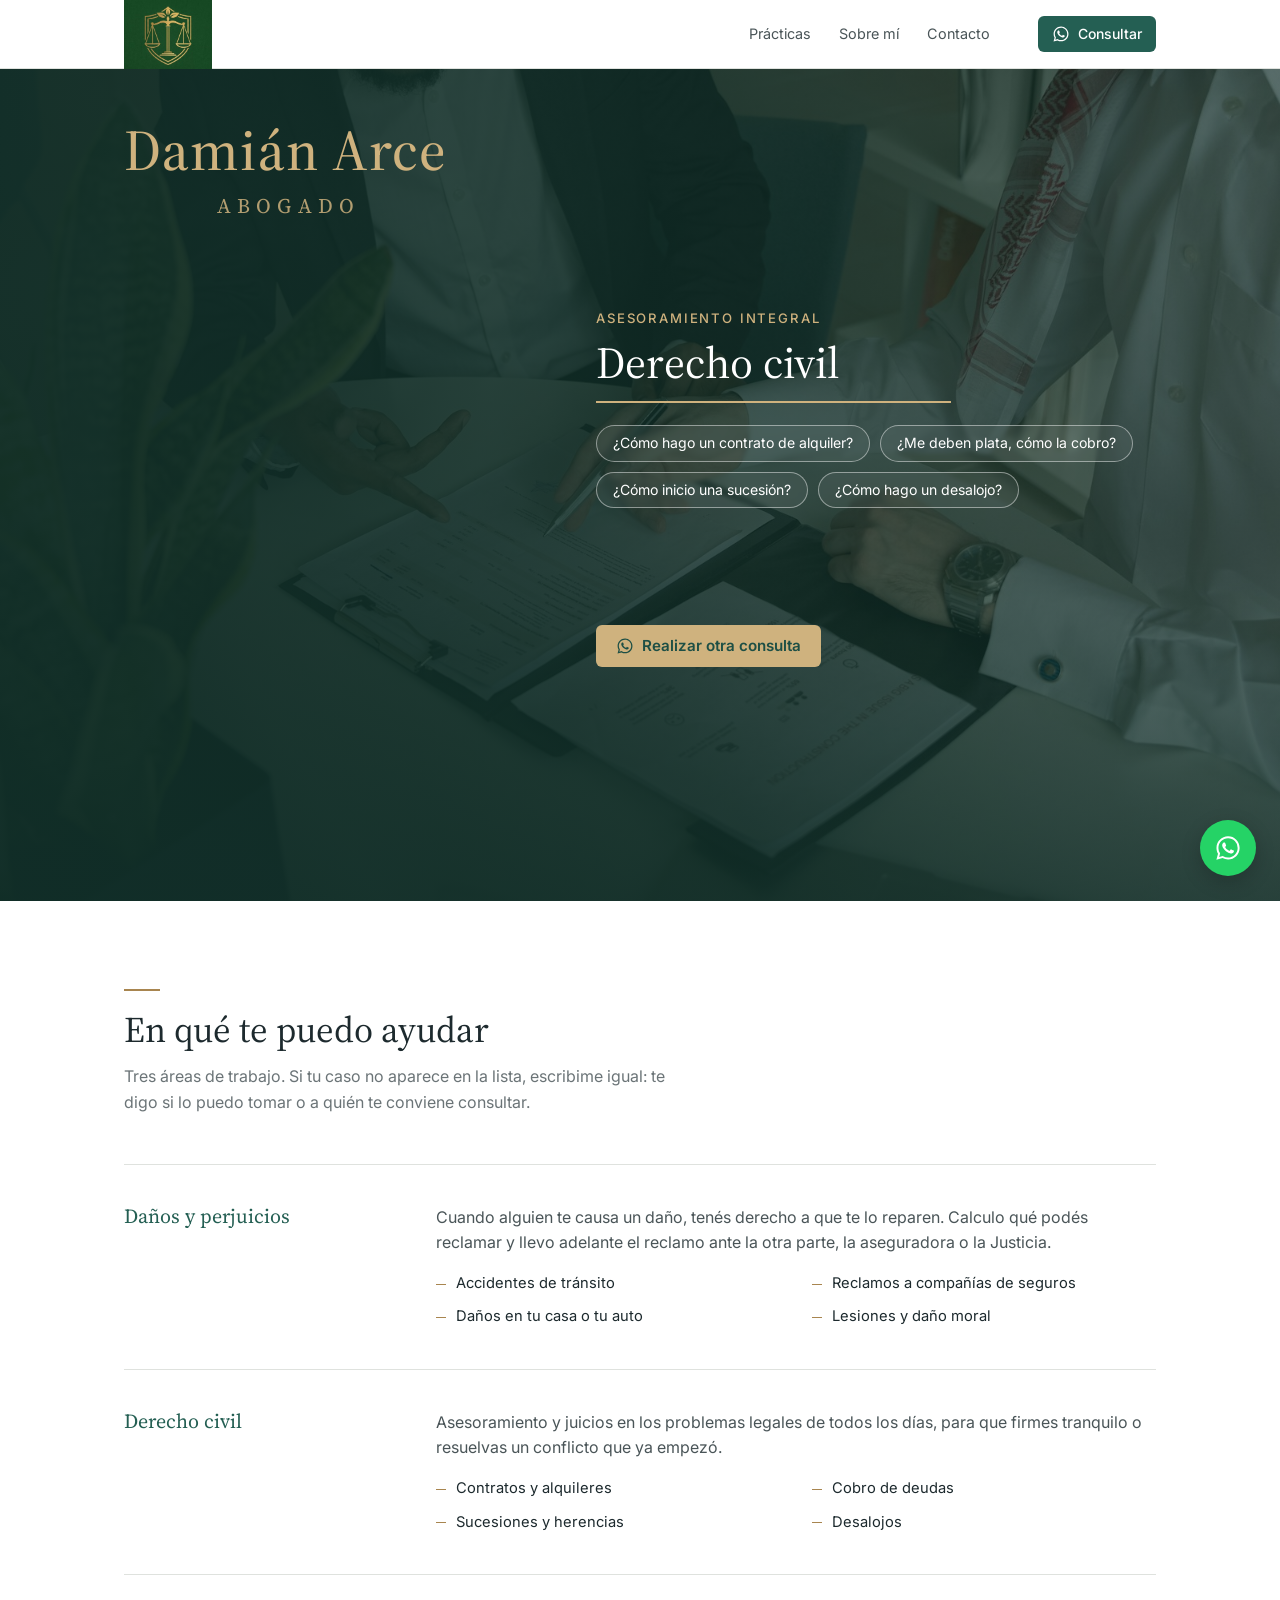
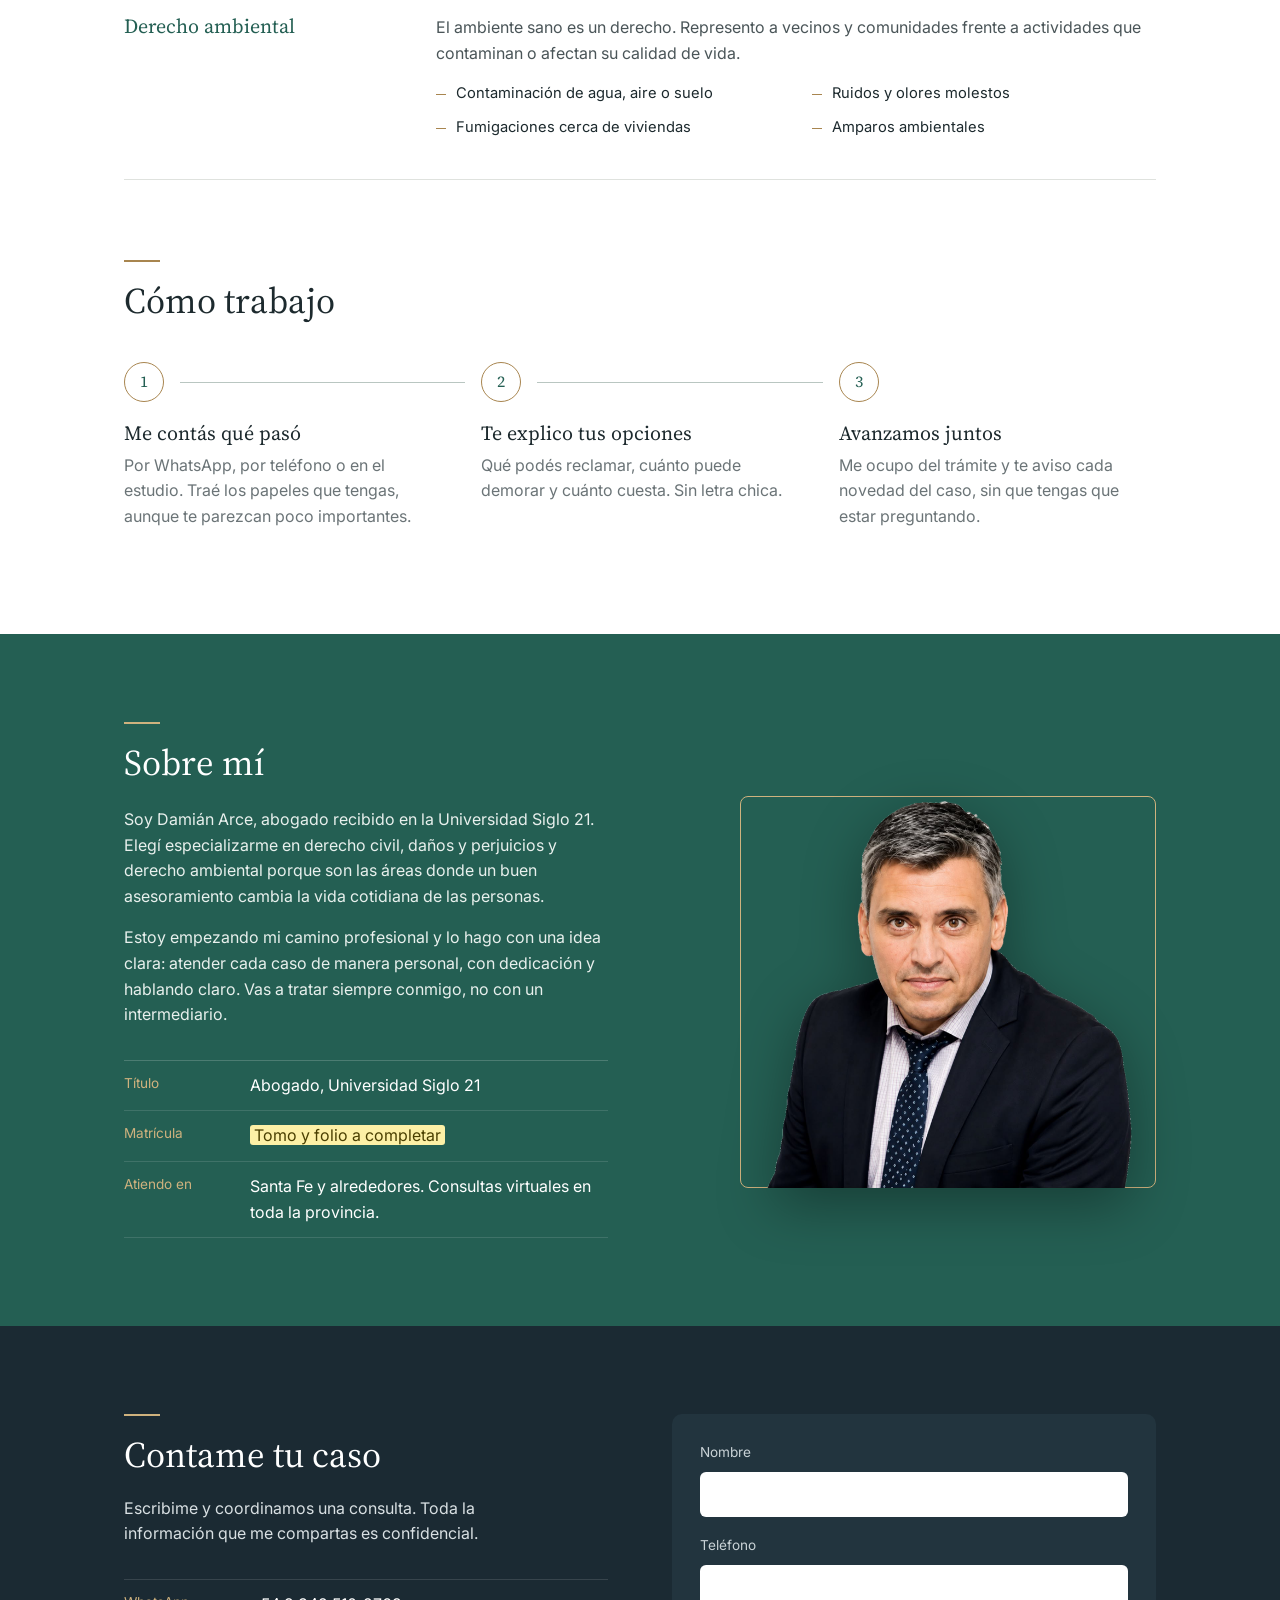
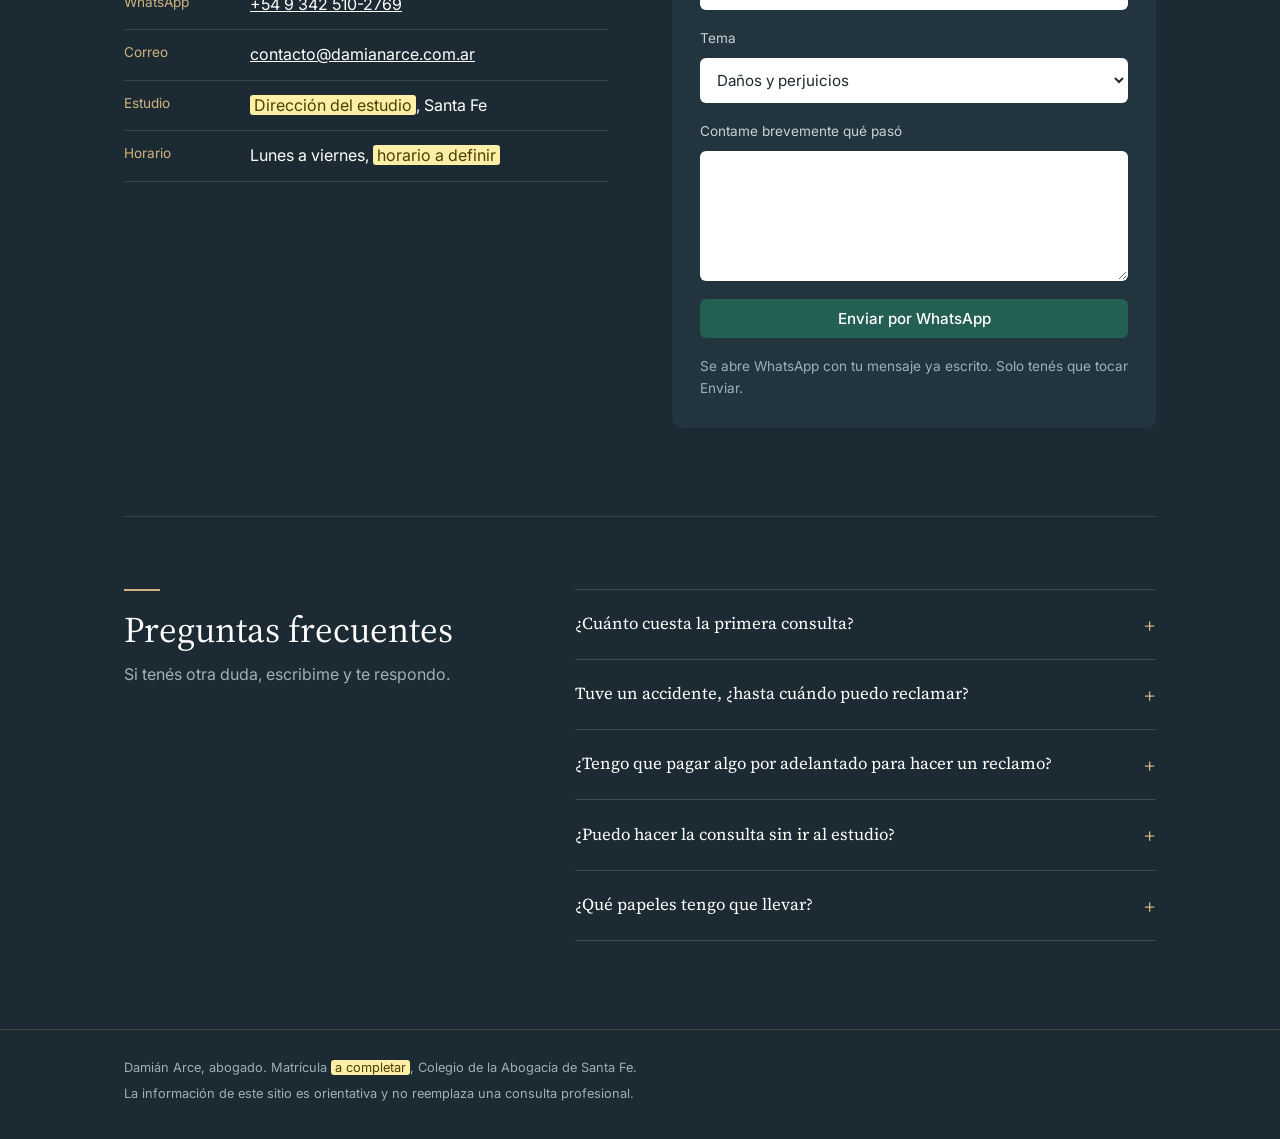
==== index.html @ b7e150ba "Punto de guardado: retrato en Sobre mí, contenido carrusel a la derecha y centrado Co-Authored-By: C" ====
<!doctype html>
<html lang="es-AR">
<head>
  <meta charset="utf-8">
  <meta name="viewport" content="width=device-width, initial-scale=1">
  <title>Damián Arce | Abogado en Santa Fe</title>
  <meta name="description" content="Damián Arce, abogado en Santa Fe. Daños y perjuicios, accidentes de tránsito, derecho civil y derecho ambiental. Consultas por WhatsApp.">
  <link rel="preconnect" href="https://fonts.googleapis.com">
  <link rel="preconnect" href="https://fonts.gstatic.com" crossorigin>
  <link href="https://fonts.googleapis.com/css2?family=Inter:wght@400;500;600&family=Source+Serif+4:opsz,wght@8..60,400;8..60,500&display=swap" rel="stylesheet">
  <link rel="icon" href="assets/img/favicon-64.png" type="image/png" sizes="64x64">
  <link rel="apple-touch-icon" href="assets/img/logo-180.png">
  <link rel="stylesheet" href="css/styles.css">
</head>
<body>

  <!-- ===== Encabezado ===== -->
  <header class="header">
    <div class="container header__inner">
      <a href="#inicio" class="brand" aria-label="Damián Arce, abogado — ir al inicio">
        <img src="assets/img/logo-franja.jpg" alt="Logo de Damián Arce" class="brand__logo" width="88" height="69">
      </a>

      <button class="nav-toggle" aria-label="Abrir menú" aria-expanded="false" aria-controls="nav">
        <span></span><span></span><span></span>
      </button>

      <nav class="nav" id="nav">
        <a href="#practicas">Prácticas</a>
        <a href="#sobre-mi">Sobre mí</a>
        <a href="#contacto">Contacto</a>
      </nav>

      <a href="#" class="btn btn--primary btn--sm js-wa" data-wa-text="Hola Damián, quería hacerte una consulta.">
        <svg class="icon" aria-hidden="true"><use href="#icon-wa"/></svg>
        Consultar
      </a>
    </div>
  </header>

  <main>

    <!-- ===== Hero ===== -->
    <section class="hero" id="inicio">
      <!-- Carrusel de fondo: una imagen por práctica -->
      <div class="hero__slides" aria-hidden="true">
        <div class="hero__slide is-active" style="background-image: url('assets/img/hero-civil.jpg')"></div>
        <div class="hero__slide" style="background-image: url('assets/img/hero-danos.jpg')"></div>
        <div class="hero__slide" style="background-image: url('assets/img/hero-ambiental.jpg')"></div>
      </div>

      <header class="container hero__title">
        <h1>Damián Arce</h1>
        <p>Abogado</p>
      </header>

      <div class="container hero__grid">
        <div class="hero__text">
          <div class="topic-card">
            <p class="topic-card__title">Asesoramiento Integral</p>
            <!-- Práctica actual del carrusel: se muestra una sola y cambia junto con la imagen -->
            <div class="practice-label">
              <span class="practice-label__name">Derecho civil</span>
              <span class="practice-label__name" hidden>Daños y perjuicios</span>
              <span class="practice-label__name" hidden>Derecho ambiental</span>
              <span class="practice-label__bar" aria-hidden="true"><span class="practice-label__fill"></span></span>
            </div>
            <!-- Un grupo de preguntas por práctica; cambia junto con la imagen de fondo (mismo orden).
                 Cada pregunta abre WhatsApp con esa consulta ya escrita (el enlace lo arma main.js). -->
            <div class="chip-groups">
              <div class="chips" aria-label="Consultas de derecho civil" data-practice="Derecho civil">
                <a class="chip" href="#">¿Cómo hago un contrato de alquiler?</a>
                <a class="chip" href="#">¿Me deben plata, cómo la cobro?</a>
                <a class="chip" href="#">¿Cómo inicio una sucesión?</a>
                <a class="chip" href="#">¿Cómo hago un desalojo?</a>
              </div>
              <div class="chips" aria-label="Consultas de daños y perjuicios" data-practice="Daños y perjuicios" hidden>
                <a class="chip" href="#">¿Me chocaron, qué puedo reclamar?</a>
                <a class="chip" href="#">¿El seguro no me paga, qué hago?</a>
                <a class="chip" href="#">¿Me dañaron la casa o el auto?</a>
                <a class="chip" href="#">¿Puedo reclamar por una lesión?</a>
              </div>
              <div class="chips" aria-label="Consultas de derecho ambiental" data-practice="Derecho ambiental" hidden>
                <a class="chip" href="#">¿Hay contaminación cerca de mi casa?</a>
                <a class="chip" href="#">¿Qué hago con ruidos u olores molestos?</a>
                <a class="chip" href="#">¿Fumigan cerca de casa, qué puedo hacer?</a>
                <a class="chip" href="#">¿Qué es un amparo ambiental?</a>
              </div>
            </div>
            <div class="topic-card__actions">
              <a href="#" class="btn btn--gold" id="hero-wa">
                <svg class="icon" aria-hidden="true"><use href="#icon-wa"/></svg>
                Realizar otra consulta
              </a>
            </div>
          </div>
        </div>
      </div>
    </section>

    <!-- ===== Prácticas ===== -->
    <section class="section section--white" id="practicas">
      <div class="container">
        <header class="section__head">
          <h2>En qué te puedo ayudar</h2>
          <p class="muted">
            Tres áreas de trabajo. Si tu caso no aparece en la lista, escribime igual:
            te digo si lo puedo tomar o a quién te conviene consultar.
          </p>
        </header>

        <div class="areas">
          <article class="area">
            <h3>Daños y perjuicios</h3>
            <div>
              <p>
                Cuando alguien te causa un daño, tenés derecho a que te lo reparen. Calculo qué
                podés reclamar y llevo adelante el reclamo ante la otra parte, la aseguradora o la Justicia.
              </p>
              <ul class="dash-list">
                <li>Accidentes de tránsito</li>
                <li>Reclamos a compañías de seguros</li>
                <li>Daños en tu casa o tu auto</li>
                <li>Lesiones y daño moral</li>
              </ul>
            </div>
          </article>

          <article class="area">
            <h3>Derecho civil</h3>
            <div>
              <p>
                Asesoramiento y juicios en los problemas legales de todos los días, para que firmes
                tranquilo o resuelvas un conflicto que ya empezó.
              </p>
              <ul class="dash-list">
                <li>Contratos y alquileres</li>
                <li>Cobro de deudas</li>
                <li>Sucesiones y herencias</li>
                <li>Desalojos</li>
              </ul>
            </div>
          </article>

          <article class="area">
            <h3>Derecho ambiental</h3>
            <div>
              <p>
                El ambiente sano es un derecho. Represento a vecinos y comunidades frente a
                actividades que contaminan o afectan su calidad de vida.
              </p>
              <ul class="dash-list">
                <li>Contaminación de agua, aire o suelo</li>
                <li>Ruidos y olores molestos</li>
                <li>Fumigaciones cerca de viviendas</li>
                <li>Amparos ambientales</li>
              </ul>
            </div>
          </article>
        </div>

        <!-- Cómo trabajo -->
        <div class="how" id="como-trabajo">
          <h2>Cómo trabajo</h2>
          <ol class="steps">
            <li class="step">
              <span class="step__num">1</span>
              <h3>Me contás qué pasó</h3>
              <p class="muted">
                Por WhatsApp, por teléfono o en el estudio. Traé los papeles que tengas,
                aunque te parezcan poco importantes.
              </p>
            </li>
            <li class="step">
              <span class="step__num">2</span>
              <h3>Te explico tus opciones</h3>
              <p class="muted">
                Qué podés reclamar, cuánto puede demorar y cuánto cuesta. Sin letra chica.
              </p>
            </li>
            <li class="step">
              <span class="step__num">3</span>
              <h3>Avanzamos juntos</h3>
              <p class="muted">
                Me ocupo del trámite y te aviso cada novedad del caso, sin que tengas que estar preguntando.
              </p>
            </li>
          </ol>
        </div>
      </div>
    </section>

    <!-- ===== Sobre mí ===== -->
    <section class="section section--green" id="sobre-mi">
      <div class="container about">
        <div class="about__text">
          <h2>Sobre mí</h2>
          <p>
            Soy Damián Arce, abogado recibido en la Universidad Siglo 21. Elegí especializarme
            en derecho civil, daños y perjuicios y derecho ambiental porque son las áreas donde
            un buen asesoramiento cambia la vida cotidiana de las personas.
          </p>
          <p>
            Estoy empezando mi camino profesional y lo hago con una idea clara: atender cada caso
            de manera personal, con dedicación y hablando claro. Vas a tratar siempre conmigo,
            no con un intermediario.
          </p>

          <dl class="facts">
            <div><dt>Título</dt><dd>Abogado, Universidad Siglo 21</dd></div>
            <div><dt>Matrícula</dt><dd><mark class="todo">Tomo y folio a completar</mark></dd></div>
            <div><dt>Atiendo en</dt><dd>Santa Fe y alrededores. Consultas virtuales en toda la provincia.</dd></div>
          </dl>
        </div>

        <figure class="about__photo">
          <div class="about__photo-frame">
            <img src="assets/img/damian-retrato-recorte.png" alt="Retrato de Damián Arce, abogado" width="760" height="760" loading="lazy">
          </div>
        </figure>
      </div>
    </section>

    <!-- ===== Contacto ===== -->
    <section class="section section--dark" id="contacto">
      <div class="container">
        <div class="contact">
          <div class="contact__info">
            <h2>Contame tu caso</h2>
            <p>
              Escribime y coordinamos una consulta. Toda la información que me compartas es confidencial.
            </p>
            <dl class="facts facts--dark">
              <div><dt>WhatsApp</dt><dd><a href="https://wa.me/5493425102769" target="_blank" rel="noopener">+54 9 342 510-2769</a></dd></div>
              <div><dt>Correo</dt><dd><a href="mailto:contacto@damianarce.com.ar">contacto@damianarce.com.ar</a></dd></div>
              <div><dt>Estudio</dt><dd><mark class="todo">Dirección del estudio</mark>, Santa Fe</dd></div>
              <div><dt>Horario</dt><dd>Lunes a viernes, <mark class="todo">horario a definir</mark></dd></div>
            </dl>
          </div>
  
          <form class="contact__form" id="contact-form" novalidate>
            <label>
              Nombre
              <input type="text" name="nombre" autocomplete="name" required>
            </label>
            <label>
              Teléfono
              <input type="tel" name="telefono" autocomplete="tel">
            </label>
            <label>
              Tema
              <select name="tema">
                <option>Daños y perjuicios</option>
                <option>Accidente de tránsito</option>
                <option>Derecho civil</option>
                <option>Herencia o sucesión</option>
                <option>Derecho ambiental</option>
                <option>Otro tema</option>
              </select>
            </label>
            <label>
              Contame brevemente qué pasó
              <textarea name="mensaje" rows="5" required></textarea>
            </label>
            <p class="form-error" id="form-error" role="alert" hidden>Completá tu nombre y contame brevemente qué pasó.</p>
            <button type="submit" class="btn btn--primary btn--block">Enviar por WhatsApp</button>
            <p class="small form-note">Se abre WhatsApp con tu mensaje ya escrito. Solo tenés que tocar Enviar.</p>
          </form>
        </div>

        <!-- Preguntas frecuentes -->
        <div class="faq" id="preguntas">
          <header class="faq__head">
            <h2>Preguntas frecuentes</h2>
            <p>Si tenés otra duda, escribime y te respondo.</p>
          </header>

          <div class="faq__list">
            <details>
              <summary>¿Cuánto cuesta la primera consulta?</summary>
              <p><mark class="todo">A definir: valor de la primera consulta o si es sin cargo.</mark> Antes de empezar cualquier trámite te digo por escrito cuánto cuesta, para que decidas con toda la información.</p>
            </details>
            <details>
              <summary>Tuve un accidente, ¿hasta cuándo puedo reclamar?</summary>
              <p>Depende del caso. En general, el plazo para reclamar los daños de un accidente es de tres años desde el hecho, pero hay situaciones con plazos más cortos (por ejemplo, algunos reclamos a tu propia aseguradora). Lo mejor es consultar cuanto antes para no perder pruebas ni plazos.</p>
            </details>
            <details>
              <summary>¿Tengo que pagar algo por adelantado para hacer un reclamo?</summary>
              <p><mark class="todo">A definir: forma de cobro de honorarios (por ejemplo, porcentaje al final del juicio o pago por etapa).</mark> En la primera charla te explico cómo se cobran los honorarios en tu caso.</p>
            </details>
            <details>
              <summary>¿Puedo hacer la consulta sin ir al estudio?</summary>
              <p>Sí. Podemos hablar por WhatsApp, por teléfono o por videollamada, y me podés mandar fotos o PDF de tus papeles. Atiendo consultas virtuales en toda la provincia de Santa Fe.</p>
            </details>
            <details>
              <summary>¿Qué papeles tengo que llevar?</summary>
              <p>Todo lo que tengas relacionado con el problema: DNI, contratos, recibos, fotos, mensajes, denuncias, certificados médicos o la póliza del seguro. Si no sabés si algo sirve, traelo igual.</p>
            </details>
          </div>
        </div>
      </div>
    </section>
  </main>

  <!-- ===== Pie ===== -->
  <footer class="footer">
    <div class="container">
      <p>Damián Arce, abogado. Matrícula <mark class="todo">a completar</mark>, Colegio de la Abogacía de Santa Fe.</p>
      <p>La información de este sitio es orientativa y no reemplaza una consulta profesional.</p>
    </div>
  </footer>

  <!-- Botón flotante de WhatsApp -->
  <a href="#" class="wa-float js-wa" data-wa-text="Hola Damián, quería hacerte una consulta." aria-label="Escribir por WhatsApp">
    <svg class="icon" aria-hidden="true"><use href="#icon-wa"/></svg>
  </a>

  <!-- Íconos -->
  <svg width="0" height="0" style="position:absolute" aria-hidden="true">
    <symbol id="icon-wa" viewBox="0 0 24 24">
      <path fill="currentColor" d="M12.04 2C6.58 2 2.13 6.45 2.13 11.91c0 1.75.46 3.45 1.32 4.95L2.05 22l5.25-1.38a9.9 9.9 0 0 0 4.74 1.21h.01c5.46 0 9.91-4.45 9.91-9.91 0-2.65-1.03-5.14-2.9-7.01A9.82 9.82 0 0 0 12.04 2Zm0 18.15h-.01a8.23 8.23 0 0 1-4.19-1.15l-.3-.18-3.12.82.83-3.04-.2-.31a8.2 8.2 0 0 1-1.26-4.38c0-4.54 3.7-8.23 8.25-8.23 2.2 0 4.27.86 5.83 2.42a8.18 8.18 0 0 1 2.41 5.83c0 4.54-3.7 8.22-8.24 8.22Zm4.52-6.16c-.25-.12-1.47-.72-1.69-.81-.23-.08-.39-.12-.56.12-.16.25-.64.81-.78.97-.14.17-.29.19-.54.06-.25-.12-1.05-.39-1.99-1.23-.74-.66-1.23-1.47-1.38-1.72-.14-.25-.02-.38.11-.51.11-.11.25-.29.37-.43.13-.15.17-.25.25-.42.08-.16.04-.31-.02-.43-.06-.13-.56-1.35-.76-1.84-.2-.48-.41-.42-.56-.43h-.48c-.17 0-.43.06-.66.31-.22.25-.86.85-.86 2.07 0 1.22.89 2.4 1.01 2.56.12.17 1.75 2.67 4.23 3.74.59.26 1.05.41 1.41.52.59.19 1.13.16 1.56.1.48-.07 1.47-.6 1.67-1.18.21-.58.21-1.07.14-1.18-.06-.1-.22-.16-.47-.28Z"/>
    </symbol>
  </svg>

  <script src="js/main.js"></script>
</body>
</html>
---- css/styles.css ----
/* ==========================================================
   Damián Arce · Abogado en Santa Fe
   ========================================================== */

:root {
  --green-900: #1d4f45;
  --green-700: #245f53;
  --green-600: #2c6f61;
  --green-100: #e3ece8;
  --wa: #25d366;

  --gold: #a8854f;       /* sobre fondos claros */
  --gold-soft: #cfb27e;  /* sobre fondos oscuros */

  --ink: #1d2a2e;
  --ink-soft: #4a5558;
  --muted: #6b7477;
  --line: #dfe2de;

  --bg: #f3f4f1;
  --white: #ffffff;
  --dark: #1b2a33;
  --dark-2: #22343e;

  --todo: #fdf0a6;

  --serif: "Source Serif 4", Georgia, "Times New Roman", serif;
  --sans: "Inter", system-ui, -apple-system, "Segoe UI", Roboto, sans-serif;

  --radius: 10px;
  --container: 1080px;
  --header-h: 68px;
}

/* ---------- Base ---------- */
*, *::before, *::after { box-sizing: border-box; }

html { scroll-behavior: smooth; scroll-padding-top: var(--header-h); }

body {
  margin: 0;
  font-family: var(--sans);
  font-size: 16px;
  line-height: 1.6;
  color: var(--ink);
  background: var(--bg);
  -webkit-font-smoothing: antialiased;
}

img { display: block; max-width: 100%; height: auto; }
a { color: inherit; }

h1, h2, h3 {
  font-family: var(--serif);
  font-weight: 400;
  line-height: 1.15;
  margin: 0;
  color: var(--ink);
}
h1 { font-size: clamp(2.4rem, 5.2vw, 3.6rem); letter-spacing: -0.01em; }
h2 { font-size: clamp(1.8rem, 3.2vw, 2.25rem); }
h3 { font-size: 1.25rem; }

p { margin: 0 0 1em; }

.container {
  width: 100%;
  max-width: var(--container);
  margin: 0 auto;
  padding: 0 24px;
}

.muted { color: var(--muted); }

/* Oculto a la vista, visible para lectores de pantalla y buscadores */
.sr-only {
  position: absolute;
  width: 1px;
  height: 1px;
  padding: 0;
  margin: -1px;
  overflow: hidden;
  clip: rect(0, 0, 0, 0);
  white-space: nowrap;
  border: 0;
}
.small { font-size: 0.85rem; }

/* Datos pendientes de completar (resaltados como en el boceto) */
mark.todo {
  background: var(--todo);
  color: #4a3f00;
  padding: 0 4px;
  border-radius: 3px;
}

.icon { width: 18px; height: 18px; flex-shrink: 0; }

/* ---------- Botones ---------- */
.btn {
  display: inline-flex;
  align-items: center;
  justify-content: center;
  gap: 8px;
  padding: 12px 20px;
  border: 0;
  border-radius: 6px;
  font: 500 0.95rem/1 var(--sans);
  text-decoration: none;
  cursor: pointer;
  transition: background-color .2s, transform .2s;
}
.btn--primary { background: var(--green-700); color: #fff; }
.btn--primary:hover { background: var(--green-900); }
.btn--sm { padding: 9px 14px; font-size: 0.875rem; }
.btn--block { width: 100%; }
.btn:focus-visible, .chip:focus-visible, summary:focus-visible {
  outline: 2px solid var(--green-600);
  outline-offset: 2px;
}

/* ---------- Encabezado ---------- */
.header {
  position: sticky;
  top: 0;
  z-index: 50;
  background: rgba(255, 255, 255, 0.96);
  backdrop-filter: blur(6px);
  border-bottom: 1px solid var(--line);
}
.header__inner {
  display: flex;
  align-items: center;
  gap: 24px;
  height: var(--header-h);
}
/* Franja verde del logo: ocupa todo el alto de la barra, tapando también su borde inferior */
.brand { display: flex; align-self: stretch; margin-bottom: -1px; text-decoration: none; }
.brand__logo { width: 88px; height: 100%; object-fit: cover; }

.nav { display: flex; gap: 28px; margin-left: auto; margin-right: 24px; }
.nav a {
  padding: 4px 0;
  font-size: 0.9rem;
  text-decoration: none;
  color: var(--ink-soft);
  border-bottom: 1px solid transparent;
  transition: color .2s, border-color .2s;
}
.nav a:hover { color: var(--green-700); border-bottom-color: var(--gold); }

.nav-toggle { display: none; }

/* ---------- Hero ---------- */
.hero {
  position: relative;
  isolation: isolate;
  overflow: hidden;
  /* Ocupa toda la pantalla debajo de la barra fija */
  min-height: calc(100vh - var(--header-h));
  min-height: calc(100svh - var(--header-h));
  display: flex;
  flex-direction: column;
  justify-content: space-between;
  padding: 48px 0 40px;
  background: var(--green-900);
  color: #dfe9e5;
}
.hero > .container { flex-shrink: 0; }
.hero__grid { flex: 1; }

/* Nombre arriba del hero, alineado a la izquierda con la franja verde del logo
   (usa el ancho normal del sitio, igual que la barra) */
.hero > .hero__title {
  max-width: var(--container);
  margin-bottom: 24px;
  /* Fuera del flujo, para que el contenido carrusel quede centrado en la altura de todo el hero */
  position: absolute;
  top: 48px;
  left: 0;
  right: 0;
  /* El bloque queda a la izquierda, con el ancho del nombre; "Abogado" se centra debajo */
  display: grid;
  justify-content: start;
  justify-items: center;
}
.hero__title h1 {
  font-size: clamp(2.4rem, 5vw, 3.6rem);
  font-weight: 500;
  letter-spacing: .02em;
  color: var(--gold-soft);
}
.hero__title p {
  margin: 6px 0 0;
  font-family: var(--serif);
  font-size: clamp(1.05rem, 1.8vw, 1.3rem);
  letter-spacing: .3em;
  /* Compensa el espaciado que queda después de la última letra, para que se vea centrado */
  padding-left: .3em;
  text-transform: uppercase;
  color: var(--gold-soft);
  opacity: .85;
}

/* Carrusel de fondo */
.hero__slides { position: absolute; inset: 0; z-index: -2; }
.hero__slide {
  position: absolute;
  inset: 0;
  background-size: cover;
  background-position: center;
  opacity: 0;
  transform: scale(1.08);
  transition: opacity 1.6s ease, transform 8s linear;
}
.hero__slide.is-active { opacity: 1; transform: scale(1); }

/* Velo verde para unificar las fotos con la paleta y dar contraste al texto */
.hero::before {
  content: "";
  position: absolute;
  inset: 0;
  z-index: -1;
  background:
    linear-gradient(90deg, rgba(17, 46, 40, .95) 0%, rgba(17, 46, 40, .86) 45%, rgba(17, 46, 40, .62) 100%),
    linear-gradient(0deg, rgba(17, 46, 40, .6) 0%, rgba(17, 46, 40, 0) 40%);
}

.hero__grid {
  display: grid;
  align-items: center;
  /* La consulta rápida queda del lado derecho */
  justify-items: end;
}

/* Práctica actual del carrusel: es el título principal del bloque */
.practice-label {
  display: inline-grid;
  margin-bottom: 22px;
}
.practice-label__name {
  grid-area: 1 / 1;
  font: 400 clamp(2rem, 3.6vw, 2.75rem)/1.1 var(--serif);
  color: #fff;
  transition: opacity .6s ease, transform .6s ease, visibility .6s;
}
.practice-label__name[hidden] { display: block; opacity: 0; visibility: hidden; transform: translateY(6px); }

/* Barrita dorada que se carga mientras dura cada imagen */
.practice-label__bar {
  grid-area: 2 / 1;
  position: relative;
  height: 2px;
  margin-top: 14px;
  background: rgba(255, 255, 255, .18);
  overflow: hidden;
}
/* El ancho de la parte dorada lo anima main.js */
.practice-label__fill {
  position: absolute;
  inset: 0 auto 0 0;
  width: 0;
  background: var(--gold-soft);
}

/* Consulta rápida: sin recuadro, directo sobre el fondo del carrusel */
.topic-card { max-width: 560px; color: #fff; }
/* "Asesoramiento Integral": etiqueta chica arriba del nombre de la práctica */
.topic-card__title {
  font: 500 0.82rem/1.2 var(--sans);
  letter-spacing: .14em;
  text-transform: uppercase;
  color: var(--gold-soft);
  margin-bottom: 12px;
}
/* Los tres grupos ocupan la misma celda: la altura no salta al cambiar de práctica */
.chip-groups { display: grid; margin-bottom: 24px; }
.chips {
  grid-area: 1 / 1;
  display: flex;
  flex-wrap: wrap;
  align-content: flex-start;
  gap: 10px;
  transition: opacity .6s ease, visibility .6s;
}
.chips[hidden] { display: flex; opacity: 0; visibility: hidden; }
.chip {
  padding: 8px 16px;
  border: 1px solid rgba(255, 255, 255, .45);
  border-radius: 999px;
  background: rgba(255, 255, 255, .06);
  font: 400 0.88rem/1.3 var(--sans);
  color: #fff;
  text-decoration: none;
  cursor: pointer;
  backdrop-filter: blur(2px);
  transition: background-color .15s, color .15s, border-color .15s;
}
/* Cada pregunta es un enlace a WhatsApp: al pasar el mouse se rellena de blanco */
.chip:hover { background: #fff; border-color: #fff; color: var(--green-900); }
.chip:focus-visible { outline: 2px solid var(--gold-soft); outline-offset: 2px; }
.topic-card__actions { display: flex; align-items: center; gap: 16px; flex-wrap: wrap; }

/* Botón principal dorado para que resalte sobre el fondo verde */
.btn--gold { background: var(--gold-soft); color: var(--green-900); font-weight: 600; }
.btn--gold:hover { background: #dcc497; }

/* ---------- Secciones ---------- */
.section { padding: 88px 0; }
.section--white { background: var(--white); }
.section--green { background: var(--green-700); color: #e8f0ed; }
.section--green h2, .section--green h3 { color: #fff; }
.section--dark { background: var(--dark); color: #d9e0e3; }
.section--dark h2 { color: #fff; }

/* Línea dorada sobre los títulos de sección */
.section h2::before {
  content: "";
  display: block;
  width: 36px;
  height: 2px;
  margin-bottom: 18px;
  background: var(--gold);
}
.section--green h2::before,
.section--dark h2::before { background: var(--gold-soft); }

.section__head { max-width: 560px; margin-bottom: 48px; }
.section__head h2 { margin-bottom: 14px; }

/* ---------- Áreas ---------- */
.areas { border-top: 1px solid var(--line); }
.area {
  display: grid;
  grid-template-columns: 280px 1fr;
  gap: 32px;
  padding: 40px 0;
  border-bottom: 1px solid var(--line);
}
.area h3 { color: var(--green-700); }
.area p { color: var(--ink-soft); }

.dash-list {
  list-style: none;
  padding: 0;
  margin: 0;
  display: grid;
  grid-template-columns: 1fr 1fr;
  gap: 10px 32px;
  font-size: 0.92rem;
}
.dash-list li { position: relative; padding-left: 20px; }
.dash-list li::before {
  content: "";
  position: absolute;
  left: 0;
  top: 0.8em;
  width: 10px;
  height: 1px;
  background: var(--gold);
}

/* ---------- Cómo trabajo (dentro de Áreas) ---------- */
.how { margin-top: 80px; }
.steps {
  list-style: none;
  padding: 0;
  margin: 40px 0 0;
  display: grid;
  grid-template-columns: repeat(3, 1fr);
  gap: 40px;
}
.step { position: relative; }
.step:not(:last-child)::after {
  content: "";
  position: absolute;
  top: 20px;
  left: 56px;
  right: -24px;
  height: 1px;
  background: #b9c6c1;
}
.step__num {
  display: grid;
  place-items: center;
  width: 40px;
  height: 40px;
  border: 1.5px solid var(--gold);
  border-radius: 50%;
  font-family: var(--serif);
  color: var(--green-700);
  background: var(--white);
  margin-bottom: 20px;
}
.step h3 { margin-bottom: 8px; }

/* ---------- Sobre mí ---------- */
.about {
  display: grid;
  grid-template-columns: 1fr 1fr;
  gap: 64px;
  align-items: center;
}
.about__text h2 { margin-bottom: 24px; }

.facts { margin: 32px 0 0; border-top: 1px solid rgba(255,255,255,.18); }
.facts > div {
  display: grid;
  grid-template-columns: 110px 1fr;
  gap: 16px;
  padding: 12px 0;
  border-bottom: 1px solid rgba(255,255,255,.12);
}
.facts dt { font-size: 0.85rem; color: var(--gold-soft); }
.facts dd { margin: 0; color: #fff; }

.about__photo { margin: 0; justify-self: end; max-width: 440px; width: 100%; }
.about__photo-frame { position: relative; margin: 0 24px 0 0; }
/* Marco dorado detrás de la silueta recortada: la base coincide con el corte de la foto */
.about__photo-frame::before {
  content: "";
  position: absolute;
  inset: 24px -24px 0 24px;
  border: 1px solid var(--gold-soft);
  border-radius: 8px;
}
.about__photo-frame img {
  position: relative;
  aspect-ratio: 1 / 1;
  object-fit: contain;
  filter: drop-shadow(0 16px 28px rgba(0, 0, 0, .35));
}

/* ---------- Preguntas (dentro de Contacto) ---------- */
.faq {
  display: grid;
  grid-template-columns: 0.8fr 1.2fr;
  gap: 64px;
  align-items: start;
  margin-top: 88px;
  padding-top: 72px;
  border-top: 1px solid rgba(255,255,255,.12);
}
.faq__head h2 { margin-bottom: 12px; }
.faq__head p { color: #9fb0b7; }
.faq__list { border-top: 1px solid rgba(255,255,255,.14); }
.faq__list details { border-bottom: 1px solid rgba(255,255,255,.14); }
.faq__list summary {
  list-style: none;
  display: flex;
  justify-content: space-between;
  align-items: center;
  gap: 16px;
  padding: 18px 0;
  font-family: var(--serif);
  font-size: 1.05rem;
  color: #fff;
  cursor: pointer;
}
.faq__list summary::-webkit-details-marker { display: none; }
.faq__list summary::after {
  content: "+";
  font-family: var(--sans);
  font-size: 1.3rem;
  font-weight: 300;
  color: var(--gold-soft);
  transition: transform .2s;
}
.faq__list details[open] summary::after { transform: rotate(45deg); }
.faq__list details p { color: #c9d2d6; padding: 0 32px 18px 0; margin: 0; }

/* ---------- Contacto ---------- */
.contact {
  display: grid;
  grid-template-columns: 1fr 1fr;
  gap: 64px;
  align-items: start;
}
.contact__info h2 { margin-bottom: 20px; }
.contact__info > p { max-width: 44ch; }
.facts--dark { border-top-color: rgba(255,255,255,.12); }
.facts--dark dd a { color: #fff; }

.contact__form {
  background: var(--dark-2);
  border-radius: var(--radius);
  padding: 28px;
  display: grid;
  gap: 18px;
}
.contact__form label { display: grid; gap: 8px; font-size: 0.85rem; color: #c9d2d6; }
.contact__form input,
.contact__form select,
.contact__form textarea {
  width: 100%;
  padding: 11px 12px;
  border: 1px solid transparent;
  border-radius: 6px;
  background: #fff;
  font: 400 0.95rem/1.4 var(--sans);
  color: var(--ink);
}
.contact__form textarea { resize: vertical; min-height: 120px; }
.contact__form input:focus,
.contact__form select:focus,
.contact__form textarea:focus {
  outline: none;
  border-color: var(--wa);
  box-shadow: 0 0 0 3px rgba(37, 211, 102, .25);
}
.form-note { color: #9fb0b7; margin: 0; }
.form-error { color: #ffb4a8; margin: 0; font-size: 0.85rem; }

/* ---------- Pie ---------- */
.footer {
  background: var(--dark);
  border-top: 1px solid rgba(207, 178, 126, .25);
  color: #9fb0b7;
  font-size: 0.8rem;
  padding: 28px 0;
}
.footer p { margin: 0 0 6px; }

/* ---------- WhatsApp flotante ---------- */
.wa-float {
  position: fixed;
  right: 24px;
  bottom: 24px;
  z-index: 60;
  display: grid;
  place-items: center;
  width: 56px;
  height: 56px;
  border-radius: 50%;
  background: var(--wa);
  color: #fff;
  box-shadow: 0 6px 20px rgba(0,0,0,.2);
  transition: transform .2s;
}
.wa-float:hover { transform: scale(1.06); }
.wa-float .icon { width: 28px; height: 28px; }

/* ==========================================================
   Responsive
   ========================================================== */
@media (max-width: 900px) {
  .hero__grid,
  .about,
  .faq,
  .contact { grid-template-columns: 1fr; gap: 48px; }

  .hero { padding: 36px 0 32px; }
  .hero > .hero__title { position: static; margin-bottom: 32px; }
  .hero::before { background: rgba(17, 46, 40, .88); }
  .hero__grid { justify-items: start; }
  .about__photo { justify-self: start; max-width: 320px; }

  .area { grid-template-columns: 1fr; gap: 12px; }
}

@media (max-width: 760px) {
  .header__inner { gap: 12px; }
  .header .btn--sm { margin-left: auto; }

  .nav-toggle {
    display: grid;
    gap: 5px;
    order: 3;
    padding: 8px;
    background: none;
    border: 0;
    cursor: pointer;
  }
  .nav-toggle span { width: 22px; height: 2px; background: var(--ink); transition: transform .2s, opacity .2s; }
  .nav-toggle[aria-expanded="true"] span:nth-child(1) { transform: translateY(7px) rotate(45deg); }
  .nav-toggle[aria-expanded="true"] span:nth-child(2) { opacity: 0; }
  .nav-toggle[aria-expanded="true"] span:nth-child(3) { transform: translateY(-7px) rotate(-45deg); }

  .nav {
    position: absolute;
    top: var(--header-h);
    left: 0;
    right: 0;
    flex-direction: column;
    gap: 0;
    margin: 0;
    background: #fff;
    border-bottom: 1px solid var(--line);
    display: none;
  }
  .nav.is-open { display: flex; }
  .nav a { padding: 14px 24px; border-top: 1px solid var(--line); font-size: 1rem; }

  .section { padding: 64px 0; }
  .how { margin-top: 56px; }
  .faq { margin-top: 56px; padding-top: 48px; gap: 24px; }

  .steps { grid-template-columns: 1fr; gap: 32px; }
  .step:not(:last-child)::after {
    top: 48px; bottom: -24px; left: 20px; right: auto; width: 1px; height: auto;
  }
  .step { padding-left: 64px; }
  .step__num { position: absolute; left: 0; top: 0; margin: 0; }

  .dash-list { grid-template-columns: 1fr; }
}

@media (max-width: 480px) {
  .container { padding: 0 16px; }
  .contact__form { padding: 20px; }
  .facts > div { grid-template-columns: 1fr; gap: 2px; }
}

@media (prefers-reduced-motion: reduce) {
  html { scroll-behavior: auto; }
  * { transition: none !important; animation: none !important; }
}
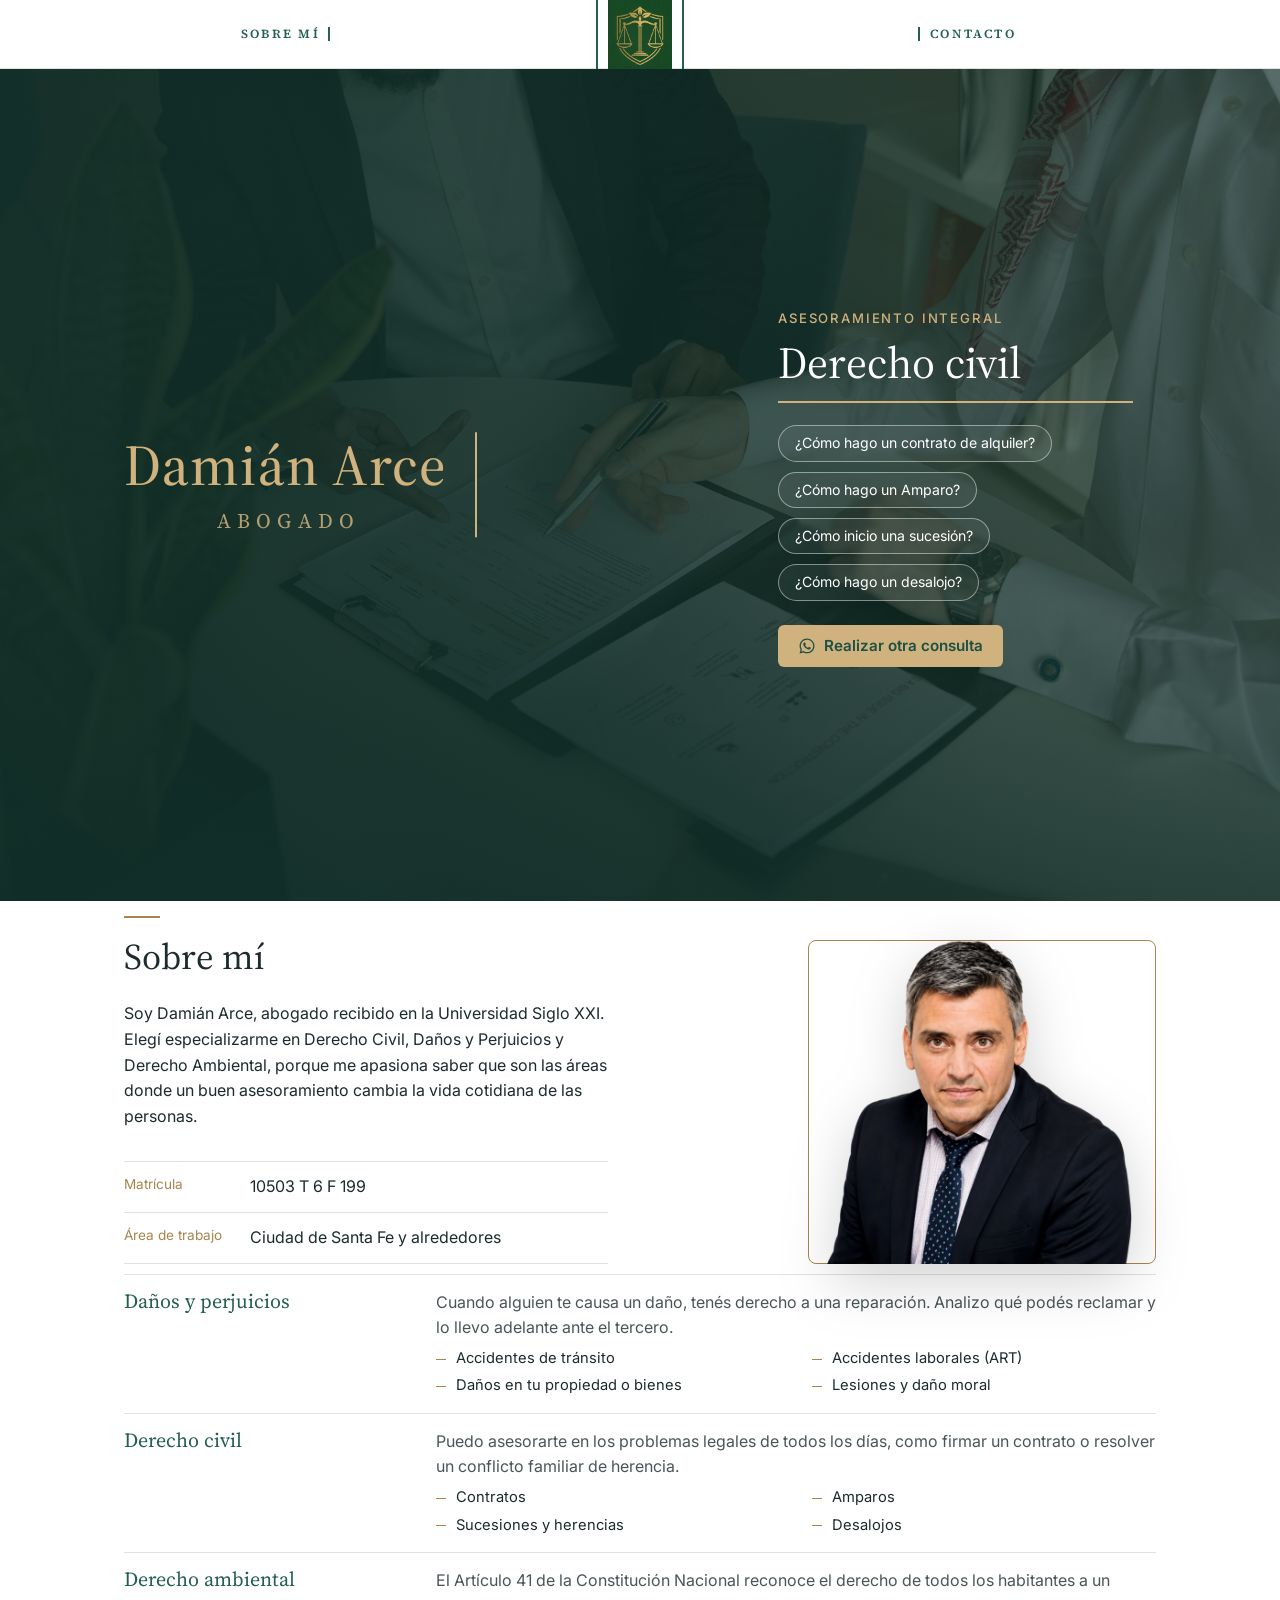
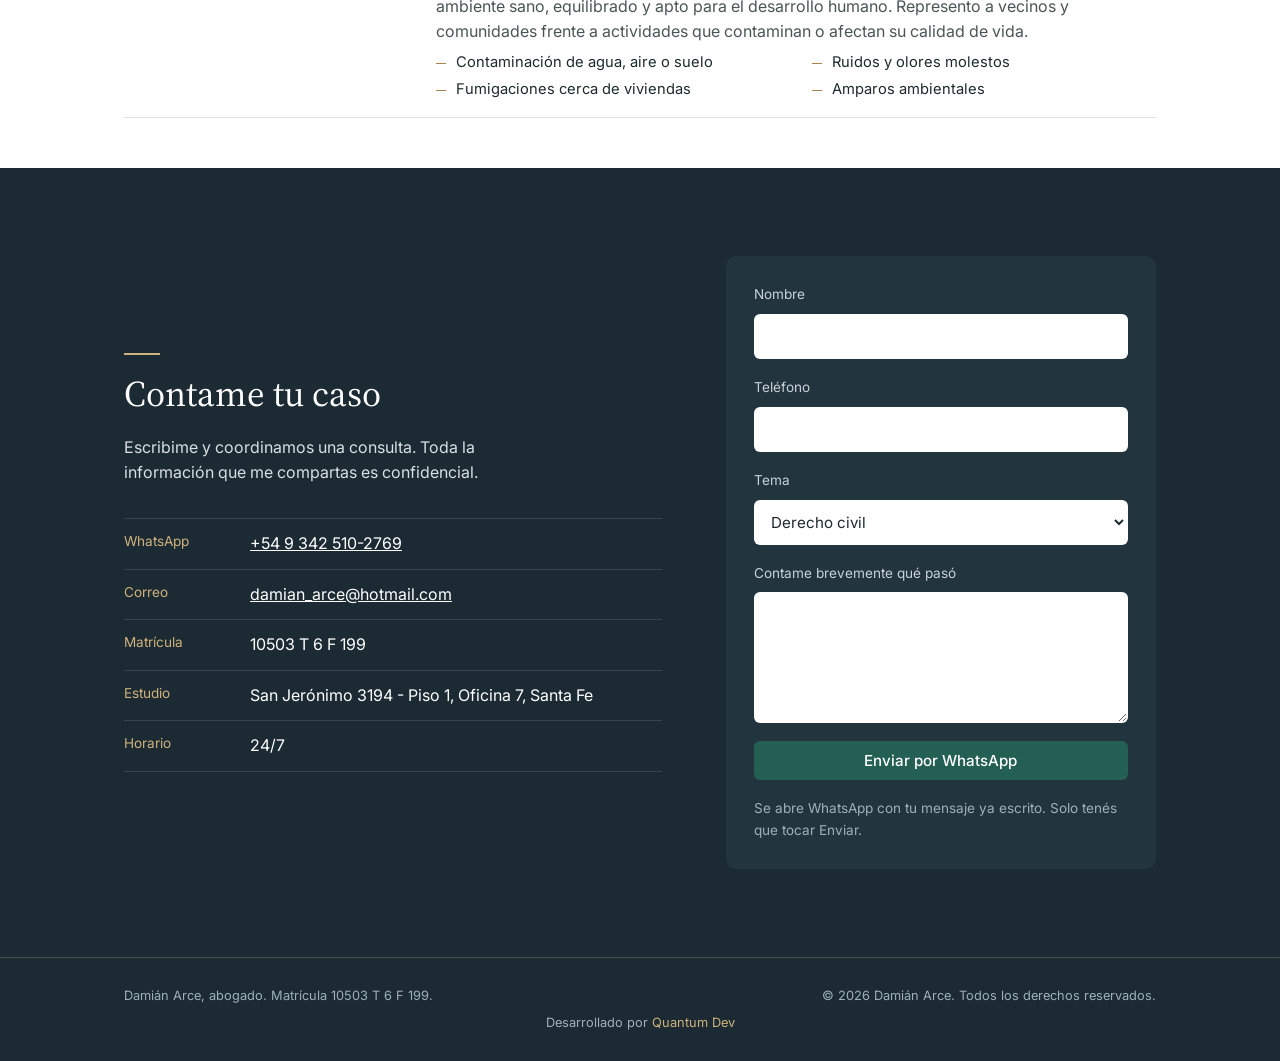
==== commit 8291e8c6: "Punto de guardado: barra con Sobre mí y Contacto, secciones fusionadas, datos de contacto, pie y pre" ====
--- a/index.html
+++ b/index.html
@@ -7,7 +7,7 @@
   <meta name="description" content="Damián Arce, abogado en Santa Fe. Daños y perjuicios, accidentes de tránsito, derecho civil y derecho ambiental. Consultas por WhatsApp.">
   <link rel="preconnect" href="https://fonts.googleapis.com">
   <link rel="preconnect" href="https://fonts.gstatic.com" crossorigin>
-  <link href="https://fonts.googleapis.com/css2?family=Inter:wght@400;500;600&family=Source+Serif+4:opsz,wght@8..60,400;8..60,500&display=swap" rel="stylesheet">
+  <link href="https://fonts.googleapis.com/css2?family=Inter:wght@400;500;600&family=Source+Serif+4:opsz,wght@8..60,400;8..60,500;8..60,600&display=swap" rel="stylesheet">
   <link rel="icon" href="assets/img/favicon-64.png" type="image/png" sizes="64x64">
   <link rel="apple-touch-icon" href="assets/img/logo-180.png">
   <link rel="stylesheet" href="css/styles.css">
@@ -17,23 +17,14 @@
   <!-- ===== Encabezado ===== -->
   <header class="header">
     <div class="container header__inner">
+      <!-- Sobre mí a la izquierda, logo en el centro, Contacto a la derecha -->
+      <nav class="nav">
+        <a href="#sobre-mi" class="nav__link nav__link--left">Sobre mí</a>
+        <a href="#contacto" class="nav__link nav__link--right">Contacto</a>
+      </nav>
+
       <a href="#inicio" class="brand" aria-label="Damián Arce, abogado — ir al inicio">
         <img src="assets/img/logo-franja.jpg" alt="Logo de Damián Arce" class="brand__logo" width="88" height="69">
-      </a>
-
-      <button class="nav-toggle" aria-label="Abrir menú" aria-expanded="false" aria-controls="nav">
-        <span></span><span></span><span></span>
-      </button>
-
-      <nav class="nav" id="nav">
-        <a href="#practicas">Prácticas</a>
-        <a href="#sobre-mi">Sobre mí</a>
-        <a href="#contacto">Contacto</a>
-      </nav>
-
-      <a href="#" class="btn btn--primary btn--sm js-wa" data-wa-text="Hola Damián, quería hacerte una consulta.">
-        <svg class="icon" aria-hidden="true"><use href="#icon-wa"/></svg>
-        Consultar
       </a>
     </div>
   </header>
@@ -70,18 +61,18 @@
             <div class="chip-groups">
               <div class="chips" aria-label="Consultas de derecho civil" data-practice="Derecho civil">
                 <a class="chip" href="#">¿Cómo hago un contrato de alquiler?</a>
-                <a class="chip" href="#">¿Me deben plata, cómo la cobro?</a>
+                <a class="chip" href="#">¿Cómo hago un Amparo?</a>
                 <a class="chip" href="#">¿Cómo inicio una sucesión?</a>
                 <a class="chip" href="#">¿Cómo hago un desalojo?</a>
               </div>
               <div class="chips" aria-label="Consultas de daños y perjuicios" data-practice="Daños y perjuicios" hidden>
-                <a class="chip" href="#">¿Me chocaron, qué puedo reclamar?</a>
+                <a class="chip" href="#">¿Me chocaron, cómo puedo reclamar?</a>
                 <a class="chip" href="#">¿El seguro no me paga, qué hago?</a>
-                <a class="chip" href="#">¿Me dañaron la casa o el auto?</a>
-                <a class="chip" href="#">¿Puedo reclamar por una lesión?</a>
+                <a class="chip" href="#">¿Cómo reclamo un Accidente Laboral?</a>
+                <a class="chip" href="#">¿Puedo reclamar por un Daño Moral?</a>
               </div>
               <div class="chips" aria-label="Consultas de derecho ambiental" data-practice="Derecho ambiental" hidden>
-                <a class="chip" href="#">¿Hay contaminación cerca de mi casa?</a>
+                <a class="chip" href="#">¿Qué hago ante un caso de contaminación de agua?</a>
                 <a class="chip" href="#">¿Qué hago con ruidos u olores molestos?</a>
                 <a class="chip" href="#">¿Fumigan cerca de casa, qué puedo hacer?</a>
                 <a class="chip" href="#">¿Qué es un amparo ambiental?</a>
@@ -98,126 +89,84 @@
       </div>
     </section>
 
-    <!-- ===== Prácticas ===== -->
-    <section class="section section--white" id="practicas">
+    <!-- ===== Sobre mí (incluye las áreas de práctica) ===== -->
+    <section class="section section--white" id="sobre-mi">
       <div class="container">
-        <header class="section__head">
-          <h2>En qué te puedo ayudar</h2>
-          <p class="muted">
-            Tres áreas de trabajo. Si tu caso no aparece en la lista, escribime igual:
-            te digo si lo puedo tomar o a quién te conviene consultar.
-          </p>
-        </header>
-
-        <div class="areas">
-          <article class="area">
-            <h3>Daños y perjuicios</h3>
-            <div>
-              <p>
-                Cuando alguien te causa un daño, tenés derecho a que te lo reparen. Calculo qué
-                podés reclamar y llevo adelante el reclamo ante la otra parte, la aseguradora o la Justicia.
-              </p>
-              <ul class="dash-list">
-                <li>Accidentes de tránsito</li>
-                <li>Reclamos a compañías de seguros</li>
-                <li>Daños en tu casa o tu auto</li>
-                <li>Lesiones y daño moral</li>
-              </ul>
-            </div>
-          </article>
-
-          <article class="area">
-            <h3>Derecho civil</h3>
-            <div>
-              <p>
-                Asesoramiento y juicios en los problemas legales de todos los días, para que firmes
-                tranquilo o resuelvas un conflicto que ya empezó.
-              </p>
-              <ul class="dash-list">
-                <li>Contratos y alquileres</li>
-                <li>Cobro de deudas</li>
-                <li>Sucesiones y herencias</li>
-                <li>Desalojos</li>
-              </ul>
-            </div>
-          </article>
-
-          <article class="area">
-            <h3>Derecho ambiental</h3>
-            <div>
-              <p>
-                El ambiente sano es un derecho. Represento a vecinos y comunidades frente a
-                actividades que contaminan o afectan su calidad de vida.
-              </p>
-              <ul class="dash-list">
-                <li>Contaminación de agua, aire o suelo</li>
-                <li>Ruidos y olores molestos</li>
-                <li>Fumigaciones cerca de viviendas</li>
-                <li>Amparos ambientales</li>
-              </ul>
-            </div>
-          </article>
-        </div>
-
-        <!-- Cómo trabajo -->
-        <div class="how" id="como-trabajo">
-          <h2>Cómo trabajo</h2>
-          <ol class="steps">
-            <li class="step">
-              <span class="step__num">1</span>
-              <h3>Me contás qué pasó</h3>
-              <p class="muted">
-                Por WhatsApp, por teléfono o en el estudio. Traé los papeles que tengas,
-                aunque te parezcan poco importantes.
-              </p>
-            </li>
-            <li class="step">
-              <span class="step__num">2</span>
-              <h3>Te explico tus opciones</h3>
-              <p class="muted">
-                Qué podés reclamar, cuánto puede demorar y cuánto cuesta. Sin letra chica.
-              </p>
-            </li>
-            <li class="step">
-              <span class="step__num">3</span>
-              <h3>Avanzamos juntos</h3>
-              <p class="muted">
-                Me ocupo del trámite y te aviso cada novedad del caso, sin que tengas que estar preguntando.
-              </p>
-            </li>
-          </ol>
-        </div>
-      </div>
-    </section>
-
-    <!-- ===== Sobre mí ===== -->
-    <section class="section section--green" id="sobre-mi">
-      <div class="container about">
-        <div class="about__text">
-          <h2>Sobre mí</h2>
-          <p>
-            Soy Damián Arce, abogado recibido en la Universidad Siglo 21. Elegí especializarme
-            en derecho civil, daños y perjuicios y derecho ambiental porque son las áreas donde
-            un buen asesoramiento cambia la vida cotidiana de las personas.
-          </p>
-          <p>
-            Estoy empezando mi camino profesional y lo hago con una idea clara: atender cada caso
-            de manera personal, con dedicación y hablando claro. Vas a tratar siempre conmigo,
-            no con un intermediario.
-          </p>
-
-          <dl class="facts">
-            <div><dt>Título</dt><dd>Abogado, Universidad Siglo 21</dd></div>
-            <div><dt>Matrícula</dt><dd><mark class="todo">Tomo y folio a completar</mark></dd></div>
-            <div><dt>Atiendo en</dt><dd>Santa Fe y alrededores. Consultas virtuales en toda la provincia.</dd></div>
-          </dl>
-        </div>
-
-        <figure class="about__photo">
-          <div class="about__photo-frame">
-            <img src="assets/img/damian-retrato-recorte.png" alt="Retrato de Damián Arce, abogado" width="760" height="760" loading="lazy">
-          </div>
-        </figure>
+        <div class="about">
+          <div class="about__text">
+            <h2>Sobre mí</h2>
+            <p>
+              Soy Damián Arce, abogado recibido en la Universidad Siglo XXI. Elegí especializarme
+              en Derecho Civil, Daños y Perjuicios y Derecho Ambiental, porque me apasiona saber que
+              son las áreas donde un buen asesoramiento cambia la vida cotidiana de las personas.
+            </p>
+
+            <dl class="facts">
+              <div><dt>Matrícula</dt><dd>10503 T 6 F 199</dd></div>
+              <div><dt>Área de trabajo</dt><dd>Ciudad de Santa Fe y alrededores</dd></div>
+            </dl>
+          </div>
+
+          <figure class="about__photo">
+            <div class="about__photo-frame">
+              <img src="assets/img/damian-retrato-recorte.png" alt="Retrato de Damián Arce, abogado" width="760" height="760" loading="lazy">
+            </div>
+          </figure>
+        </div>
+
+        <!-- Áreas de práctica -->
+        <div class="practices" id="practicas">
+          <div class="areas">
+            <article class="area">
+              <h3>Daños y perjuicios</h3>
+              <div>
+                <p>
+                  Cuando alguien te causa un daño, tenés derecho a una reparación. Analizo qué
+                  podés reclamar y lo llevo adelante ante el tercero.
+                </p>
+                <ul class="dash-list">
+                  <li>Accidentes de tránsito</li>
+                  <li>Accidentes laborales (ART)</li>
+                  <li>Daños en tu propiedad o bienes</li>
+                  <li>Lesiones y daño moral</li>
+                </ul>
+              </div>
+            </article>
+
+            <article class="area">
+              <h3>Derecho civil</h3>
+              <div>
+                <p>
+                  Puedo asesorarte en los problemas legales de todos los días, como firmar un contrato
+                  o resolver un conflicto familiar de herencia.
+                </p>
+                <ul class="dash-list">
+                  <li>Contratos</li>
+                  <li>Amparos</li>
+                  <li>Sucesiones y herencias</li>
+                  <li>Desalojos</li>
+                </ul>
+              </div>
+            </article>
+
+            <article class="area">
+              <h3>Derecho ambiental</h3>
+              <div>
+                <p>
+                  El Artículo 41 de la Constitución Nacional reconoce el derecho de todos los habitantes
+                  a un ambiente sano, equilibrado y apto para el desarrollo humano. Represento a vecinos
+                  y comunidades frente a actividades que contaminan o afectan su calidad de vida.
+                </p>
+                <ul class="dash-list">
+                  <li>Contaminación de agua, aire o suelo</li>
+                  <li>Ruidos y olores molestos</li>
+                  <li>Fumigaciones cerca de viviendas</li>
+                  <li>Amparos ambientales</li>
+                </ul>
+              </div>
+            </article>
+          </div>
+        </div>
       </div>
     </section>
 
@@ -232,12 +181,13 @@
             </p>
             <dl class="facts facts--dark">
               <div><dt>WhatsApp</dt><dd><a href="https://wa.me/5493425102769" target="_blank" rel="noopener">+54 9 342 510-2769</a></dd></div>
-              <div><dt>Correo</dt><dd><a href="mailto:contacto@damianarce.com.ar">contacto@damianarce.com.ar</a></dd></div>
-              <div><dt>Estudio</dt><dd><mark class="todo">Dirección del estudio</mark>, Santa Fe</dd></div>
-              <div><dt>Horario</dt><dd>Lunes a viernes, <mark class="todo">horario a definir</mark></dd></div>
+              <div><dt>Correo</dt><dd><a href="mailto:damian_arce@hotmail.com">damian_arce@hotmail.com</a></dd></div>
+              <div><dt>Matrícula</dt><dd>10503 T 6 F 199</dd></div>
+              <div><dt>Estudio</dt><dd>San Jerónimo 3194 - Piso 1, Oficina 7, Santa Fe</dd></div>
+              <div><dt>Horario</dt><dd>24/7</dd></div>
             </dl>
           </div>
-  
+
           <form class="contact__form" id="contact-form" novalidate>
             <label>
               Nombre
@@ -250,12 +200,9 @@
             <label>
               Tema
               <select name="tema">
+                <option>Derecho civil</option>
                 <option>Daños y perjuicios</option>
-                <option>Accidente de tránsito</option>
-                <option>Derecho civil</option>
-                <option>Herencia o sucesión</option>
                 <option>Derecho ambiental</option>
-                <option>Otro tema</option>
               </select>
             </label>
             <label>
@@ -267,53 +214,18 @@
             <p class="small form-note">Se abre WhatsApp con tu mensaje ya escrito. Solo tenés que tocar Enviar.</p>
           </form>
         </div>
-
-        <!-- Preguntas frecuentes -->
-        <div class="faq" id="preguntas">
-          <header class="faq__head">
-            <h2>Preguntas frecuentes</h2>
-            <p>Si tenés otra duda, escribime y te respondo.</p>
-          </header>
-
-          <div class="faq__list">
-            <details>
-              <summary>¿Cuánto cuesta la primera consulta?</summary>
-              <p><mark class="todo">A definir: valor de la primera consulta o si es sin cargo.</mark> Antes de empezar cualquier trámite te digo por escrito cuánto cuesta, para que decidas con toda la información.</p>
-            </details>
-            <details>
-              <summary>Tuve un accidente, ¿hasta cuándo puedo reclamar?</summary>
-              <p>Depende del caso. En general, el plazo para reclamar los daños de un accidente es de tres años desde el hecho, pero hay situaciones con plazos más cortos (por ejemplo, algunos reclamos a tu propia aseguradora). Lo mejor es consultar cuanto antes para no perder pruebas ni plazos.</p>
-            </details>
-            <details>
-              <summary>¿Tengo que pagar algo por adelantado para hacer un reclamo?</summary>
-              <p><mark class="todo">A definir: forma de cobro de honorarios (por ejemplo, porcentaje al final del juicio o pago por etapa).</mark> En la primera charla te explico cómo se cobran los honorarios en tu caso.</p>
-            </details>
-            <details>
-              <summary>¿Puedo hacer la consulta sin ir al estudio?</summary>
-              <p>Sí. Podemos hablar por WhatsApp, por teléfono o por videollamada, y me podés mandar fotos o PDF de tus papeles. Atiendo consultas virtuales en toda la provincia de Santa Fe.</p>
-            </details>
-            <details>
-              <summary>¿Qué papeles tengo que llevar?</summary>
-              <p>Todo lo que tengas relacionado con el problema: DNI, contratos, recibos, fotos, mensajes, denuncias, certificados médicos o la póliza del seguro. Si no sabés si algo sirve, traelo igual.</p>
-            </details>
-          </div>
-        </div>
       </div>
     </section>
   </main>
 
   <!-- ===== Pie ===== -->
   <footer class="footer">
-    <div class="container">
-      <p>Damián Arce, abogado. Matrícula <mark class="todo">a completar</mark>, Colegio de la Abogacía de Santa Fe.</p>
-      <p>La información de este sitio es orientativa y no reemplaza una consulta profesional.</p>
+    <div class="container footer__inner">
+      <p>Damián Arce, abogado. Matrícula 10503 T 6 F 199.</p>
+      <p>© <span id="year">2026</span> Damián Arce. Todos los derechos reservados.</p>
+      <p class="footer__credit">Desarrollado por <a href="https://www.instagram.com/developerquantum/?__pwa=1" target="_blank" rel="noopener">Quantum Dev</a></p>
     </div>
   </footer>
-
-  <!-- Botón flotante de WhatsApp -->
-  <a href="#" class="wa-float js-wa" data-wa-text="Hola Damián, quería hacerte una consulta." aria-label="Escribir por WhatsApp">
-    <svg class="icon" aria-hidden="true"><use href="#icon-wa"/></svg>
-  </a>
 
   <!-- Íconos -->
   <svg width="0" height="0" style="position:absolute" aria-hidden="true">
--- a/css/styles.css
+++ b/css/styles.css
@@ -114,7 +114,7 @@
 .btn--primary:hover { background: var(--green-900); }
 .btn--sm { padding: 9px 14px; font-size: 0.875rem; }
 .btn--block { width: 100%; }
-.btn:focus-visible, .chip:focus-visible, summary:focus-visible {
+.btn:focus-visible, .chip:focus-visible {
   outline: 2px solid var(--green-600);
   outline-offset: 2px;
 }
@@ -128,28 +128,61 @@
   backdrop-filter: blur(6px);
   border-bottom: 1px solid var(--line);
 }
+/* Tres columnas: Sobre mí a la izquierda, logo en el centro, Contacto a la derecha */
 .header__inner {
-  display: flex;
+  display: grid;
+  grid-template-columns: 1fr auto 1fr;
   align-items: center;
   gap: 24px;
   height: var(--header-h);
 }
 /* Franja verde del logo: ocupa todo el alto de la barra, tapando también su borde inferior */
-.brand { display: flex; align-self: stretch; margin-bottom: -1px; text-decoration: none; }
-.brand__logo { width: 88px; height: 100%; object-fit: cover; }
-
-.nav { display: flex; gap: 28px; margin-left: auto; margin-right: 24px; }
+.brand { grid-column: 2; grid-row: 1; position: relative; display: flex; align-self: stretch; margin-bottom: -1px; text-decoration: none; }
+/* Líneas verdes verticales a 10px de cada lado del logo */
+.brand::before,
+.brand::after {
+  content: "";
+  position: absolute;
+  top: 0;
+  bottom: 0;
+  width: 2px;
+  background: var(--green-700);
+}
+.brand::before { left: -12px; }
+.brand::after { right: -12px; }
+/* Más angosto que la imagen: recorta el verde de los costados y deja el escudo con poco margen */
+.brand__logo { width: 64px; height: 100%; object-fit: cover; }
+
+/* Los enlaces se ubican directo en las columnas de la barra */
+.nav { display: contents; }
+.nav__link--left { grid-column: 1; grid-row: 1; justify-self: start; }
+.nav__link--right { grid-column: 3; grid-row: 1; justify-self: end; }
+/* Serif en mayúsculas, chicos y finos: tienen carácter pero el logo sigue mandando */
 .nav a {
+  display: inline-flex;
+  align-items: center;
+  gap: 10px;
   padding: 4px 0;
-  font-size: 0.9rem;
+  font: 600 0.78rem/1 var(--serif);
+  letter-spacing: .18em;
+  text-transform: uppercase;
   text-decoration: none;
-  color: var(--ink-soft);
-  border-bottom: 1px solid transparent;
-  transition: color .2s, border-color .2s;
-}
-.nav a:hover { color: var(--green-700); border-bottom-color: var(--gold); }
-
-.nav-toggle { display: none; }
+  color: var(--green-700);
+  /* Subrayado dorado que crece desde el centro al pasar el mouse */
+  background: linear-gradient(var(--gold), var(--gold)) center bottom / 0 1px no-repeat;
+  transition: color .2s, background-size .3s ease;
+}
+.nav a:hover { color: var(--green-900); background-size: 100% 1px; }
+.nav a:focus-visible { outline: 2px solid var(--gold); outline-offset: 4px; }
+/* Línea verde vertical del lado que mira al logo: enmarca el centro de la barra */
+.nav a::before {
+  content: "";
+  width: 2px;
+  height: 1.1em;
+  background: var(--green-700);
+}
+/* Descuenta el espaciado que queda después de la última letra, para que la distancia sea igual en los dos */
+.nav__link--left::before { order: 1; margin-left: -.18em; }
 
 /* ---------- Hero ---------- */
 .hero {
@@ -174,9 +207,10 @@
 .hero > .hero__title {
   max-width: var(--container);
   margin-bottom: 24px;
-  /* Fuera del flujo, para que el contenido carrusel quede centrado en la altura de todo el hero */
-  position: absolute;
-  top: 48px;
+  /* Fuera del flujo y centrado en la altura del hero, a la izquierda del contenido carrusel */
+  position: absolute;
+  top: 50%;
+  transform: translateY(-50%);
   left: 0;
   right: 0;
   /* El bloque queda a la izquierda, con el ancho del nombre; "Abogado" se centra debajo */
@@ -201,6 +235,17 @@
   color: var(--gold-soft);
   opacity: .85;
 }
+.hero__title h1,
+.hero__title p { grid-column: 1; }
+/* Barra vertical a la derecha del nombre: ocupa el alto del nombre y "Abogado" juntos */
+.hero__title::after {
+  content: "";
+  grid-column: 2;
+  grid-row: 1 / 3;
+  width: 2px;
+  margin-left: 28px;
+  background: var(--gold-soft);
+}
 
 /* Carrusel de fondo */
 .hero__slides { position: absolute; inset: 0; z-index: -2; }
@@ -277,9 +322,10 @@
 .chip-groups { display: grid; margin-bottom: 24px; }
 .chips {
   grid-area: 1 / 1;
+  /* Las preguntas van en lista, una debajo de la otra */
   display: flex;
-  flex-wrap: wrap;
-  align-content: flex-start;
+  flex-direction: column;
+  align-items: flex-start;
   gap: 10px;
   transition: opacity .6s ease, visibility .6s;
 }
@@ -307,6 +353,21 @@
 
 /* ---------- Secciones ---------- */
 .section { padding: 88px 0; }
+/* Sobre mí (incluye las áreas de práctica): 15px de aire con la barra fija y 50px al final */
+#sobre-mi {
+  padding: 15px 0 50px;
+  /* Ocupa al menos toda la pantalla debajo de la barra: al ir a Sobre mí no asoma Contacto */
+  min-height: calc(100vh - var(--header-h));
+  min-height: calc(100svh - var(--header-h));
+}
+
+/* Áreas de práctica, debajo del texto y la foto */
+#practicas {
+  /* 10px entre la base del marco de la foto y la línea que abre la lista de áreas */
+  margin-top: 10px;
+}
+/* La misma distancia entre cada área y las líneas que la separan */
+#practicas .area { padding: 15px 0; }
 .section--white { background: var(--white); }
 .section--green { background: var(--green-700); color: #e8f0ed; }
 .section--green h2, .section--green h3 { color: #fff; }
@@ -338,7 +399,7 @@
   border-bottom: 1px solid var(--line);
 }
 .area h3 { color: var(--green-700); }
-.area p { color: var(--ink-soft); }
+.area p { color: var(--ink-soft); margin-bottom: 6px; }
 
 .dash-list {
   list-style: none;
@@ -346,7 +407,7 @@
   margin: 0;
   display: grid;
   grid-template-columns: 1fr 1fr;
-  gap: 10px 32px;
+  gap: 4px 32px;
   font-size: 0.92rem;
 }
 .dash-list li { position: relative; padding-left: 20px; }
@@ -360,40 +421,6 @@
   background: var(--gold);
 }
 
-/* ---------- Cómo trabajo (dentro de Áreas) ---------- */
-.how { margin-top: 80px; }
-.steps {
-  list-style: none;
-  padding: 0;
-  margin: 40px 0 0;
-  display: grid;
-  grid-template-columns: repeat(3, 1fr);
-  gap: 40px;
-}
-.step { position: relative; }
-.step:not(:last-child)::after {
-  content: "";
-  position: absolute;
-  top: 20px;
-  left: 56px;
-  right: -24px;
-  height: 1px;
-  background: #b9c6c1;
-}
-.step__num {
-  display: grid;
-  place-items: center;
-  width: 40px;
-  height: 40px;
-  border: 1.5px solid var(--gold);
-  border-radius: 50%;
-  font-family: var(--serif);
-  color: var(--green-700);
-  background: var(--white);
-  margin-bottom: 20px;
-}
-.step h3 { margin-bottom: 8px; }
-
 /* ---------- Sobre mí ---------- */
 .about {
   display: grid;
@@ -413,68 +440,47 @@
 }
 .facts dt { font-size: 0.85rem; color: var(--gold-soft); }
 .facts dd { margin: 0; color: #fff; }
-
-.about__photo { margin: 0; justify-self: end; max-width: 440px; width: 100%; }
-.about__photo-frame { position: relative; margin: 0 24px 0 0; }
+/* En Sobre mí el fondo es blanco: líneas grises y texto oscuro */
+.about .facts { border-top-color: var(--line); }
+.about .facts > div { border-bottom-color: var(--line); }
+.about .facts dt { color: var(--gold); }
+.about .facts dd { color: var(--ink); }
+
+/* La foto no define la altura de la fila: se estira al alto del texto, desde la línea dorada
+   de "Sobre mí" hasta la última línea de los datos, y el marco queda cuadrado dentro de ese alto */
+.about__photo { position: relative; align-self: stretch; margin: 0; }
+.about__photo-frame {
+  position: absolute;
+  top: 0;
+  right: 24px;
+  height: 100%;
+  aspect-ratio: 1 / 1;
+}
 /* Marco dorado detrás de la silueta recortada: la base coincide con el corte de la foto */
 .about__photo-frame::before {
   content: "";
   position: absolute;
   inset: 24px -24px 0 24px;
-  border: 1px solid var(--gold-soft);
+  border: 1px solid var(--gold);
   border-radius: 8px;
 }
 .about__photo-frame img {
   position: relative;
+  width: 100%;
+  height: 100%;
   aspect-ratio: 1 / 1;
   object-fit: contain;
-  filter: drop-shadow(0 16px 28px rgba(0, 0, 0, .35));
-}
-
-/* ---------- Preguntas (dentro de Contacto) ---------- */
-.faq {
-  display: grid;
-  grid-template-columns: 0.8fr 1.2fr;
-  gap: 64px;
-  align-items: start;
-  margin-top: 88px;
-  padding-top: 72px;
-  border-top: 1px solid rgba(255,255,255,.12);
-}
-.faq__head h2 { margin-bottom: 12px; }
-.faq__head p { color: #9fb0b7; }
-.faq__list { border-top: 1px solid rgba(255,255,255,.14); }
-.faq__list details { border-bottom: 1px solid rgba(255,255,255,.14); }
-.faq__list summary {
-  list-style: none;
-  display: flex;
-  justify-content: space-between;
-  align-items: center;
-  gap: 16px;
-  padding: 18px 0;
-  font-family: var(--serif);
-  font-size: 1.05rem;
-  color: #fff;
-  cursor: pointer;
-}
-.faq__list summary::-webkit-details-marker { display: none; }
-.faq__list summary::after {
-  content: "+";
-  font-family: var(--sans);
-  font-size: 1.3rem;
-  font-weight: 300;
-  color: var(--gold-soft);
-  transition: transform .2s;
-}
-.faq__list details[open] summary::after { transform: rotate(45deg); }
-.faq__list details p { color: #c9d2d6; padding: 0 32px 18px 0; margin: 0; }
+  filter: drop-shadow(0 16px 28px rgba(0, 0, 0, .18));
+}
 
 /* ---------- Contacto ---------- */
 .contact {
   display: grid;
-  grid-template-columns: 1fr 1fr;
+  /* Columna de datos un poco más ancha: la dirección del estudio entra en una sola línea */
+  grid-template-columns: 1.25fr 1fr;
   gap: 64px;
-  align-items: start;
+  /* El texto de la izquierda queda centrado en la altura del formulario */
+  align-items: center;
 }
 .contact__info h2 { margin-bottom: 20px; }
 .contact__info > p { max-width: 44ch; }
@@ -519,26 +525,18 @@
   font-size: 0.8rem;
   padding: 28px 0;
 }
-.footer p { margin: 0 0 6px; }
-
-/* ---------- WhatsApp flotante ---------- */
-.wa-float {
-  position: fixed;
-  right: 24px;
-  bottom: 24px;
-  z-index: 60;
-  display: grid;
-  place-items: center;
-  width: 56px;
-  height: 56px;
-  border-radius: 50%;
-  background: var(--wa);
-  color: #fff;
-  box-shadow: 0 6px 20px rgba(0,0,0,.2);
-  transition: transform .2s;
-}
-.wa-float:hover { transform: scale(1.06); }
-.wa-float .icon { width: 28px; height: 28px; }
+/* Matrícula a la izquierda y copyright a la derecha; en pantallas angostas pasan a dos líneas */
+.footer__inner {
+  display: flex;
+  justify-content: space-between;
+  flex-wrap: wrap;
+  gap: 6px 24px;
+}
+.footer p { margin: 0; }
+/* Crédito en su propia línea, centrado debajo */
+.footer__credit { flex-basis: 100%; margin-top: 6px; text-align: center; }
+.footer__credit a { color: var(--gold-soft); text-decoration: none; }
+.footer__credit a:hover { text-decoration: underline; }
 
 /* ==========================================================
    Responsive
@@ -546,61 +544,24 @@
 @media (max-width: 900px) {
   .hero__grid,
   .about,
-  .faq,
   .contact { grid-template-columns: 1fr; gap: 48px; }
 
   .hero { padding: 36px 0 32px; }
-  .hero > .hero__title { position: static; margin-bottom: 32px; }
+  .hero > .hero__title { position: static; transform: none; margin-bottom: 32px; }
   .hero::before { background: rgba(17, 46, 40, .88); }
   .hero__grid { justify-items: start; }
-  .about__photo { justify-self: start; max-width: 320px; }
+  /* Apilado: la foto vuelve a tener su propio tamaño debajo del texto */
+  .about__photo { justify-self: start; max-width: 320px; width: 100%; }
+  .about__photo-frame { position: relative; right: auto; margin-right: 24px; }
+  .about__photo-frame img { height: auto; }
 
   .area { grid-template-columns: 1fr; gap: 12px; }
 }
 
 @media (max-width: 760px) {
   .header__inner { gap: 12px; }
-  .header .btn--sm { margin-left: auto; }
-
-  .nav-toggle {
-    display: grid;
-    gap: 5px;
-    order: 3;
-    padding: 8px;
-    background: none;
-    border: 0;
-    cursor: pointer;
-  }
-  .nav-toggle span { width: 22px; height: 2px; background: var(--ink); transition: transform .2s, opacity .2s; }
-  .nav-toggle[aria-expanded="true"] span:nth-child(1) { transform: translateY(7px) rotate(45deg); }
-  .nav-toggle[aria-expanded="true"] span:nth-child(2) { opacity: 0; }
-  .nav-toggle[aria-expanded="true"] span:nth-child(3) { transform: translateY(-7px) rotate(-45deg); }
-
-  .nav {
-    position: absolute;
-    top: var(--header-h);
-    left: 0;
-    right: 0;
-    flex-direction: column;
-    gap: 0;
-    margin: 0;
-    background: #fff;
-    border-bottom: 1px solid var(--line);
-    display: none;
-  }
-  .nav.is-open { display: flex; }
-  .nav a { padding: 14px 24px; border-top: 1px solid var(--line); font-size: 1rem; }
 
   .section { padding: 64px 0; }
-  .how { margin-top: 56px; }
-  .faq { margin-top: 56px; padding-top: 48px; gap: 24px; }
-
-  .steps { grid-template-columns: 1fr; gap: 32px; }
-  .step:not(:last-child)::after {
-    top: 48px; bottom: -24px; left: 20px; right: auto; width: 1px; height: auto;
-  }
-  .step { padding-left: 64px; }
-  .step__num { position: absolute; left: 0; top: 0; margin: 0; }
 
   .dash-list { grid-template-columns: 1fr; }
 }
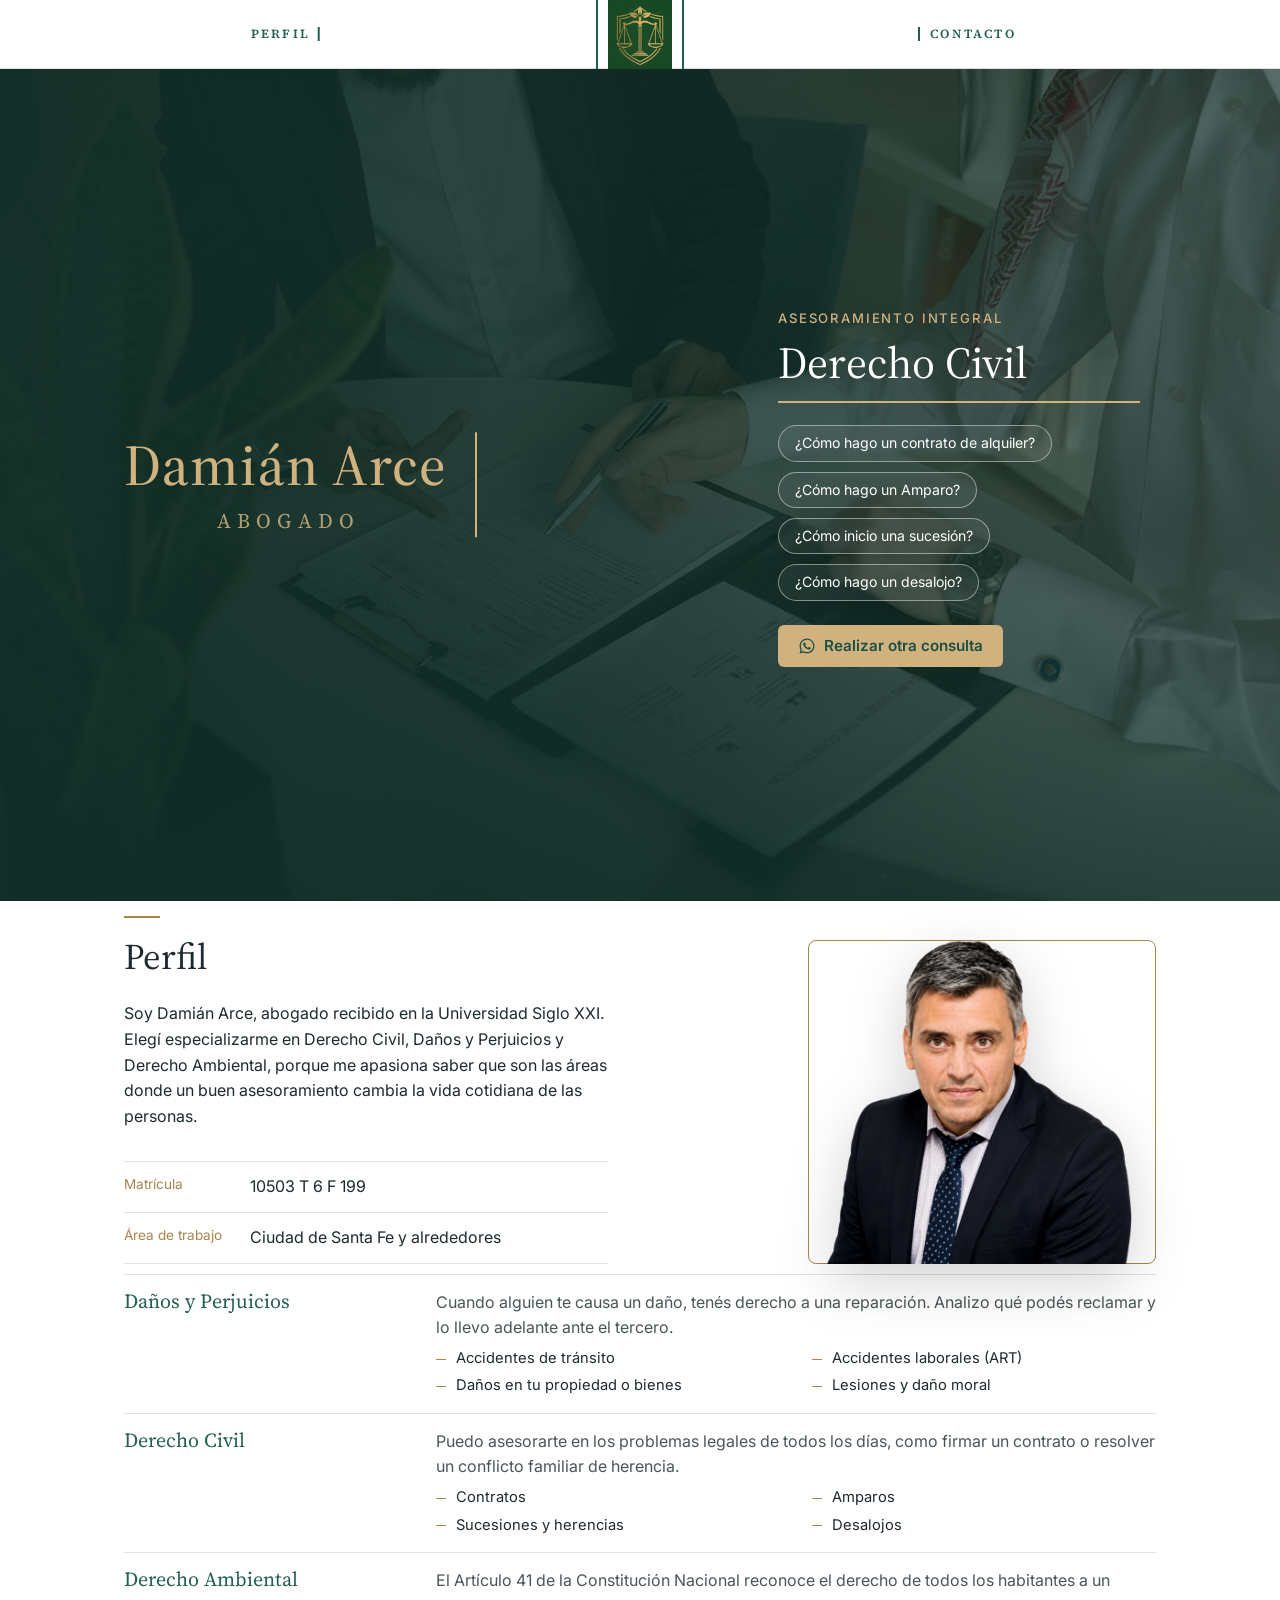
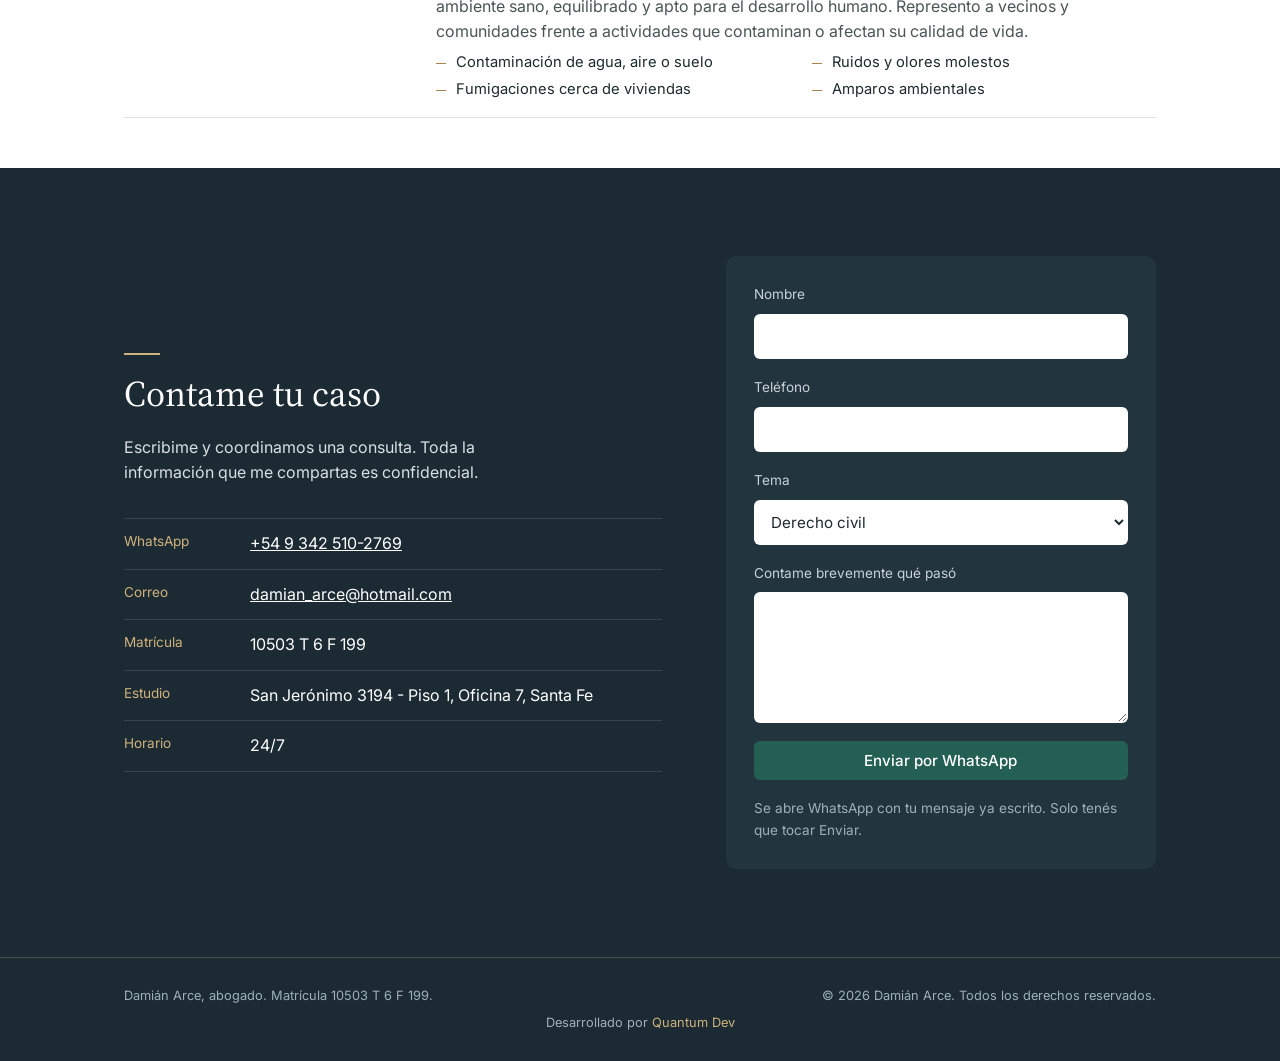
==== commit 2d0374ff: "Punto de guardado: Perfil, títulos con mayúsculas y versión celular - "Sobre mí" pasa a llamarse "Pe" ====
--- a/index.html
+++ b/index.html
@@ -17,9 +17,9 @@
   <!-- ===== Encabezado ===== -->
   <header class="header">
     <div class="container header__inner">
-      <!-- Sobre mí a la izquierda, logo en el centro, Contacto a la derecha -->
+      <!-- Perfil a la izquierda, logo en el centro, Contacto a la derecha -->
       <nav class="nav">
-        <a href="#sobre-mi" class="nav__link nav__link--left">Sobre mí</a>
+        <a href="#perfil" class="nav__link nav__link--left">Perfil</a>
         <a href="#contacto" class="nav__link nav__link--right">Contacto</a>
       </nav>
 
@@ -51,9 +51,9 @@
             <p class="topic-card__title">Asesoramiento Integral</p>
             <!-- Práctica actual del carrusel: se muestra una sola y cambia junto con la imagen -->
             <div class="practice-label">
-              <span class="practice-label__name">Derecho civil</span>
-              <span class="practice-label__name" hidden>Daños y perjuicios</span>
-              <span class="practice-label__name" hidden>Derecho ambiental</span>
+              <span class="practice-label__name">Derecho Civil</span>
+              <span class="practice-label__name" hidden>Daños y Perjuicios</span>
+              <span class="practice-label__name" hidden>Derecho Ambiental</span>
               <span class="practice-label__bar" aria-hidden="true"><span class="practice-label__fill"></span></span>
             </div>
             <!-- Un grupo de preguntas por práctica; cambia junto con la imagen de fondo (mismo orden).
@@ -89,12 +89,12 @@
       </div>
     </section>
 
-    <!-- ===== Sobre mí (incluye las áreas de práctica) ===== -->
-    <section class="section section--white" id="sobre-mi">
+    <!-- ===== Perfil (incluye las áreas de práctica) ===== -->
+    <section class="section section--white" id="perfil">
       <div class="container">
         <div class="about">
           <div class="about__text">
-            <h2>Sobre mí</h2>
+            <h2>Perfil</h2>
             <p>
               Soy Damián Arce, abogado recibido en la Universidad Siglo XXI. Elegí especializarme
               en Derecho Civil, Daños y Perjuicios y Derecho Ambiental, porque me apasiona saber que
@@ -118,7 +118,7 @@
         <div class="practices" id="practicas">
           <div class="areas">
             <article class="area">
-              <h3>Daños y perjuicios</h3>
+              <h3>Daños y Perjuicios</h3>
               <div>
                 <p>
                   Cuando alguien te causa un daño, tenés derecho a una reparación. Analizo qué
@@ -134,7 +134,7 @@
             </article>
 
             <article class="area">
-              <h3>Derecho civil</h3>
+              <h3>Derecho Civil</h3>
               <div>
                 <p>
                   Puedo asesorarte en los problemas legales de todos los días, como firmar un contrato
@@ -150,7 +150,7 @@
             </article>
 
             <article class="area">
-              <h3>Derecho ambiental</h3>
+              <h3>Derecho Ambiental</h3>
               <div>
                 <p>
                   El Artículo 41 de la Constitución Nacional reconoce el derecho de todos los habitantes
--- a/css/styles.css
+++ b/css/styles.css
@@ -128,7 +128,7 @@
   backdrop-filter: blur(6px);
   border-bottom: 1px solid var(--line);
 }
-/* Tres columnas: Sobre mí a la izquierda, logo en el centro, Contacto a la derecha */
+/* Tres columnas: Perfil a la izquierda, logo en el centro, Contacto a la derecha */
 .header__inner {
   display: grid;
   grid-template-columns: 1fr auto 1fr;
@@ -353,10 +353,10 @@
 
 /* ---------- Secciones ---------- */
 .section { padding: 88px 0; }
-/* Sobre mí (incluye las áreas de práctica): 15px de aire con la barra fija y 50px al final */
-#sobre-mi {
+/* Perfil (incluye las áreas de práctica): 15px de aire con la barra fija y 50px al final */
+#perfil {
   padding: 15px 0 50px;
-  /* Ocupa al menos toda la pantalla debajo de la barra: al ir a Sobre mí no asoma Contacto */
+  /* Ocupa al menos toda la pantalla debajo de la barra: al ir a Perfil no asoma Contacto */
   min-height: calc(100vh - var(--header-h));
   min-height: calc(100svh - var(--header-h));
 }
@@ -421,7 +421,7 @@
   background: var(--gold);
 }
 
-/* ---------- Sobre mí ---------- */
+/* ---------- Perfil ---------- */
 .about {
   display: grid;
   grid-template-columns: 1fr 1fr;
@@ -440,14 +440,14 @@
 }
 .facts dt { font-size: 0.85rem; color: var(--gold-soft); }
 .facts dd { margin: 0; color: #fff; }
-/* En Sobre mí el fondo es blanco: líneas grises y texto oscuro */
+/* En Perfil el fondo es blanco: líneas grises y texto oscuro */
 .about .facts { border-top-color: var(--line); }
 .about .facts > div { border-bottom-color: var(--line); }
 .about .facts dt { color: var(--gold); }
 .about .facts dd { color: var(--ink); }
 
 /* La foto no define la altura de la fila: se estira al alto del texto, desde la línea dorada
-   de "Sobre mí" hasta la última línea de los datos, y el marco queda cuadrado dentro de ese alto */
+   de "Perfil" hasta la última línea de los datos, y el marco queda cuadrado dentro de ese alto */
 .about__photo { position: relative; align-self: stretch; margin: 0; }
 .about__photo-frame {
   position: absolute;
@@ -546,12 +546,13 @@
   .about,
   .contact { grid-template-columns: 1fr; gap: 48px; }
 
-  .hero { padding: 36px 0 32px; }
-  .hero > .hero__title { position: static; transform: none; margin-bottom: 32px; }
+  /* Apilado: el nombre y el contenido carrusel quedan juntos y centrados en la altura, sin huecos */
+  .hero { padding: 36px 0 32px; justify-content: center; gap: 48px; }
+  .hero > .hero__title { position: static; transform: none; margin-bottom: 0; }
   .hero::before { background: rgba(17, 46, 40, .88); }
-  .hero__grid { justify-items: start; }
-  /* Apilado: la foto vuelve a tener su propio tamaño debajo del texto */
-  .about__photo { justify-self: start; max-width: 320px; width: 100%; }
+  .hero__grid { flex: none; justify-items: start; }
+  /* Apilado: la foto vuelve a tener su propio tamaño, centrada debajo del texto */
+  .about__photo { justify-self: center; max-width: 320px; width: 100%; }
   .about__photo-frame { position: relative; right: auto; margin-right: 24px; }
   .about__photo-frame img { height: auto; }
 
@@ -564,11 +565,70 @@
   .section { padding: 64px 0; }
 
   .dash-list { grid-template-columns: 1fr; }
+
+  /* Pie: las tres líneas centradas, una debajo de la otra */
+  .footer__inner { flex-direction: column; align-items: center; text-align: center; }
 }
 
 @media (max-width: 480px) {
   .container { padding: 0 16px; }
   .contact__form { padding: 20px; }
+
+  /* Perfil compacto: al tocar "Perfil", desde la línea dorada hasta la base de la foto
+     llena la pantalla de un iPhone SE (375×667) y el resto queda para cuando se baja */
+  #perfil h2::before { margin-bottom: 14px; }
+  .about { gap: 16px; }
+  .about__text h2 { margin-bottom: 14px; font-size: 1.7rem; }
+  .about__text p { font-size: .95rem; line-height: 1.55; margin-bottom: 0; }
+  .about .facts { margin-top: 18px; }
+  .about .facts > div { grid-template-columns: 100px 1fr; gap: 10px; padding: 8px 0; font-size: .9rem; }
+  .about .facts dt { font-size: .8rem; }
+  .about__photo { max-width: 282px; }
+
+  /* Contacto: al tocar "Contacto", desde la línea dorada hasta la línea debajo de "24/7"
+     entra en la pantalla de un iPhone SE (375×667) */
+  #contacto { padding-top: 15px; }
+  .facts--dark > div { padding: 10px 0; }
+
+  /* Formulario más compacto: menos aire entre campos y cajas más bajas */
+  .contact { gap: 28px; }
+  .contact__form { padding: 16px; gap: 12px; }
+  .contact__form label { gap: 5px; font-size: .8rem; }
+  .contact__form input,
+  .contact__form select,
+  /* 16px justos: con menos, el iPhone hace zoom al tocar el campo */
+  .contact__form textarea { padding: 7px 10px; font-size: 16px; }
+  .contact__form textarea { min-height: 80px; height: 80px; }
+  .contact__form .btn { padding: 11px 16px; }
+  .form-note { font-size: .78rem; line-height: 1.45; }
+
+  /* Áreas de práctica más compactas: menos aire entre líneas, párrafos y listas */
+  #practicas .area { padding: 10px 0; gap: 4px; }
+  .area p { line-height: 1.45; margin-bottom: 4px; }
+  .dash-list { line-height: 1.45; gap: 2px; }
+  .dash-list li::before { top: .72em; }
+
+  /* Nombre centrado en la pantalla; la barra dorada pasa de vertical a horizontal,
+     debajo de "Abogado" y con el mismo largo que la palabra */
+  .hero > .hero__title { justify-content: center; }
+  .hero__title::after { display: none; }
+  .hero__title p {
+    position: relative;
+    padding-bottom: 12px;
+    /* El tono suave va en el color y no en la opacidad, así la línea queda con el dorado pleno */
+    opacity: 1;
+    color: rgba(207, 178, 126, .85);
+  }
+  /* De la primera a la última letra: descuenta el espaciado de .3em de cada lado */
+  .hero__title p::after {
+    content: "";
+    position: absolute;
+    left: .3em;
+    right: .3em;
+    bottom: 0;
+    height: 2px;
+    background: var(--gold-soft);
+  }
   .facts > div { grid-template-columns: 1fr; gap: 2px; }
 }
 
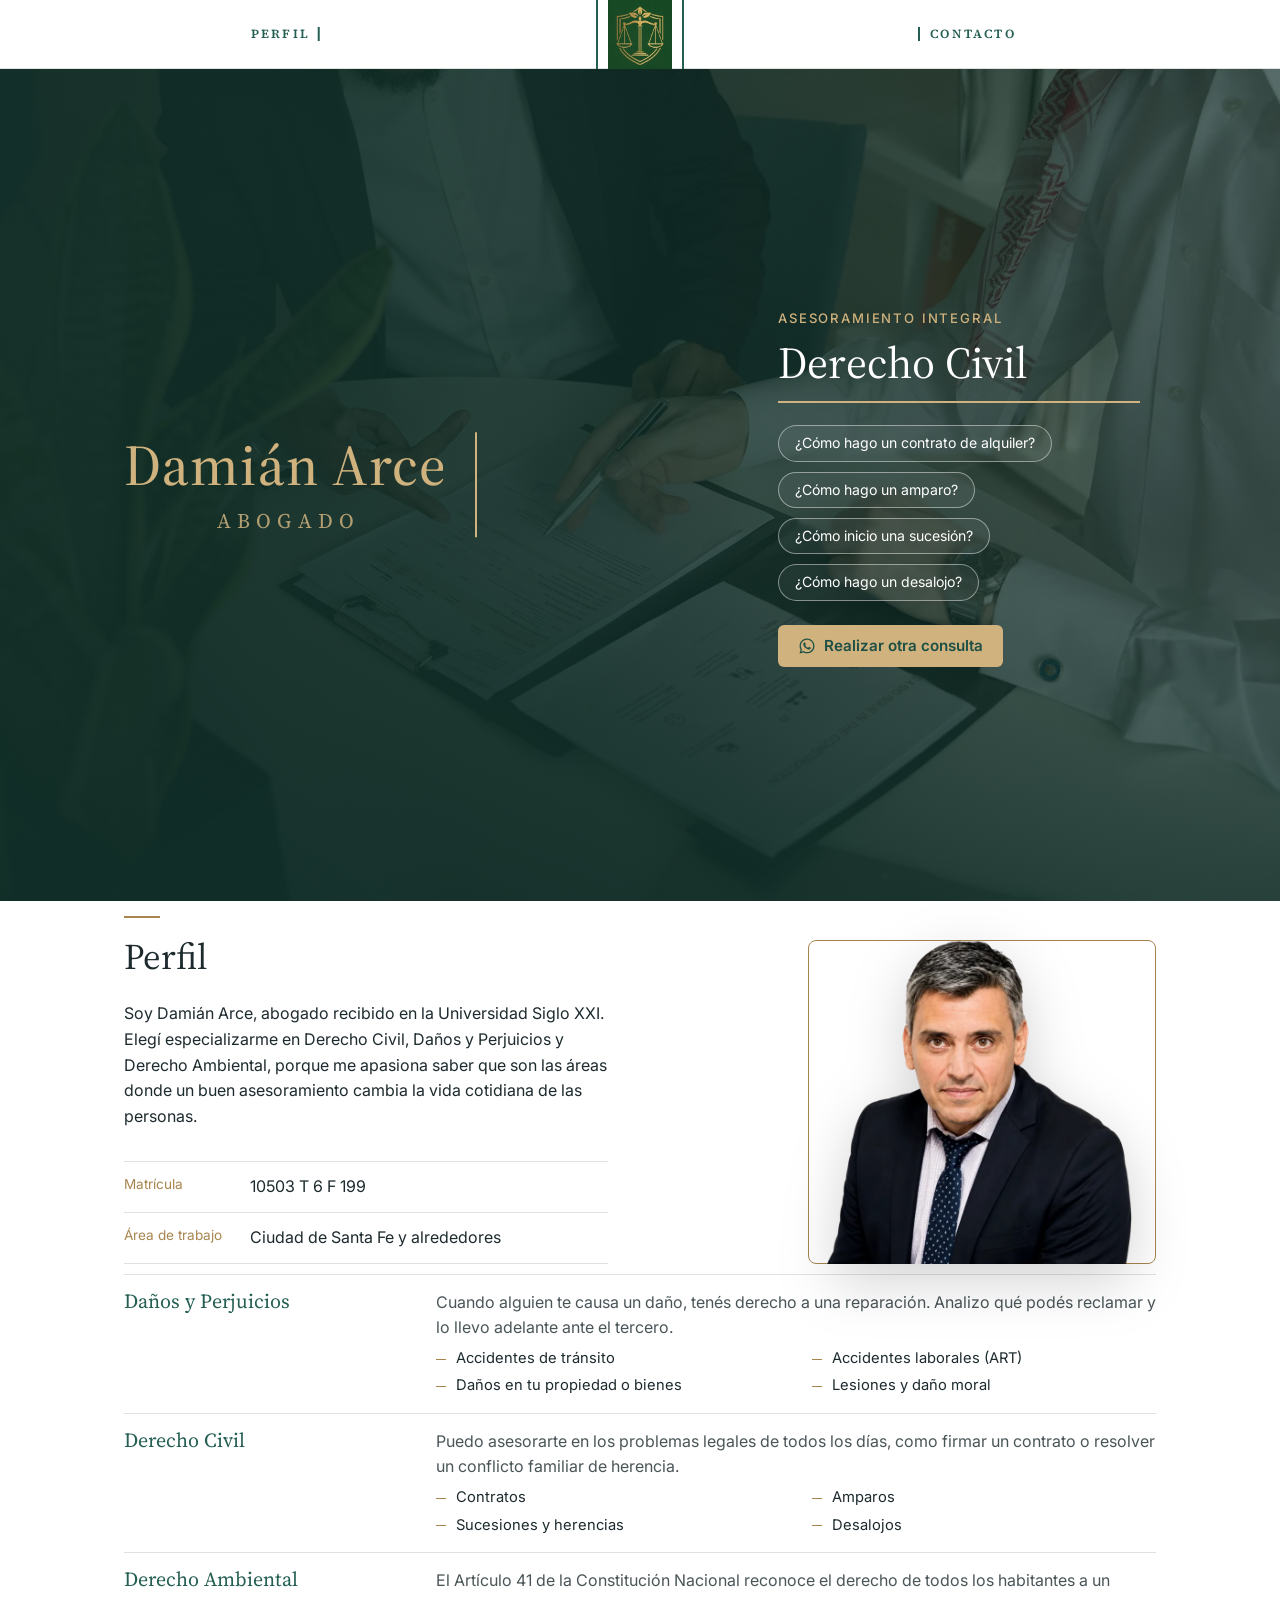
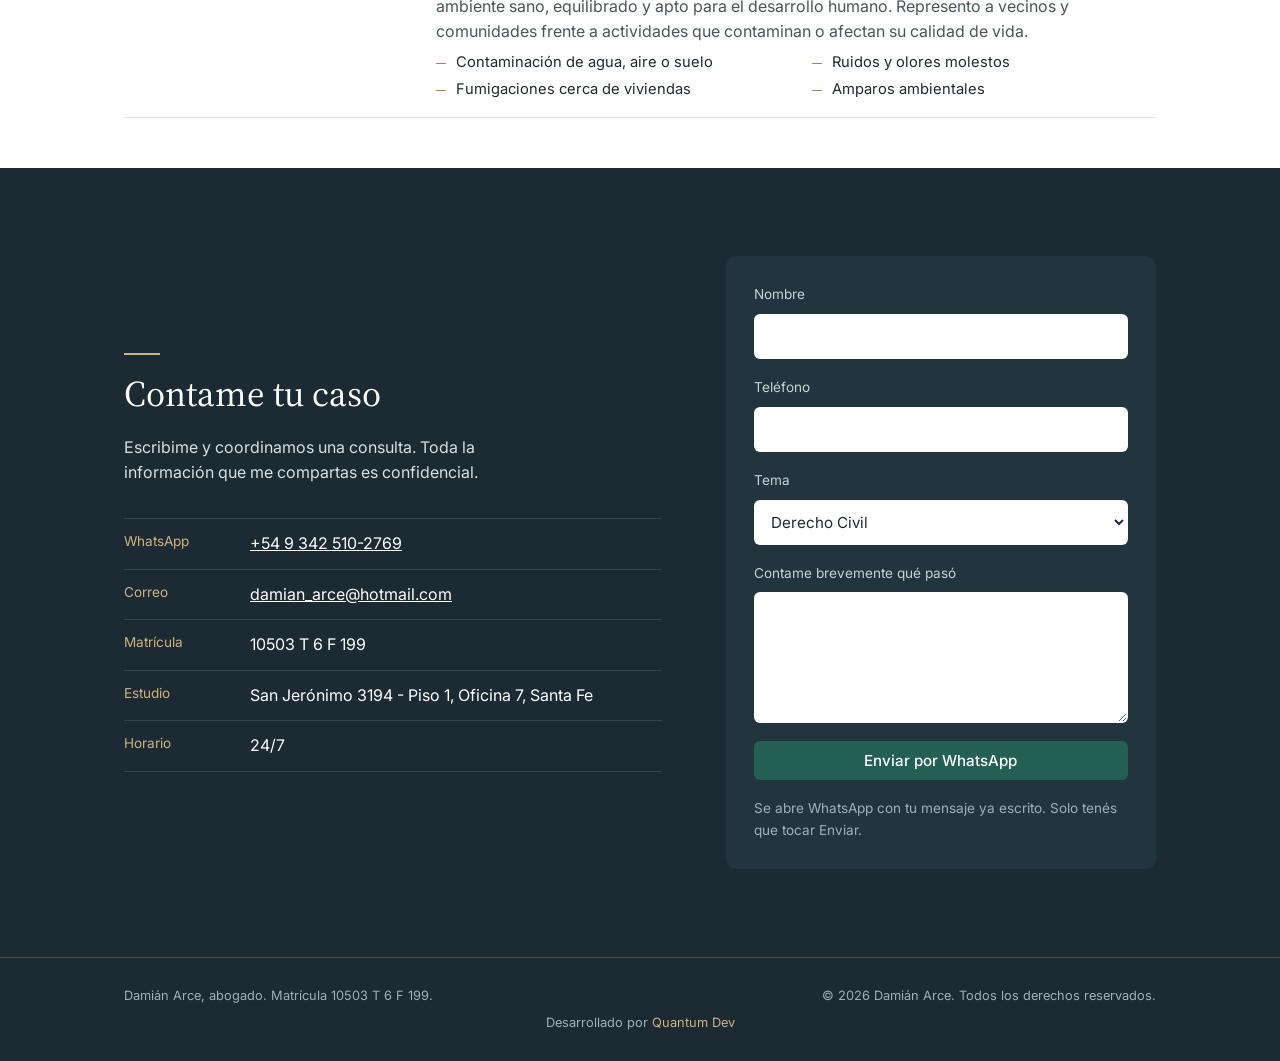
==== commit d50075ff: "Dominio propio, vista previa al compartir, datos para Google e imágenes WebP - CNAME con www.damiana" ====
--- a/index.html
+++ b/index.html
@@ -4,7 +4,45 @@
   <meta charset="utf-8">
   <meta name="viewport" content="width=device-width, initial-scale=1">
   <title>Damián Arce | Abogado en Santa Fe</title>
-  <meta name="description" content="Damián Arce, abogado en Santa Fe. Daños y perjuicios, accidentes de tránsito, derecho civil y derecho ambiental. Consultas por WhatsApp.">
+  <meta name="description" content="Damián Arce, abogado en Santa Fe. Daños y Perjuicios, accidentes de tránsito, Derecho Civil y Derecho Ambiental. Consultas por WhatsApp.">
+  <link rel="canonical" href="https://www.damianarceabogado.com.ar/">
+
+  <!-- Vista previa al compartir el enlace (WhatsApp, Facebook, Instagram, etc.) -->
+  <meta property="og:type" content="website">
+  <meta property="og:locale" content="es_AR">
+  <meta property="og:site_name" content="Damián Arce, Abogado">
+  <meta property="og:title" content="Damián Arce | Abogado en Santa Fe">
+  <meta property="og:description" content="Derecho Civil, Daños y Perjuicios y Derecho Ambiental. Consultas por WhatsApp.">
+  <meta property="og:url" content="https://www.damianarceabogado.com.ar/">
+  <meta property="og:image" content="https://www.damianarceabogado.com.ar/assets/img/logo-512.png">
+  <meta property="og:image:width" content="512">
+  <meta property="og:image:height" content="512">
+  <meta property="og:image:alt" content="Logo de Damián Arce, abogado">
+  <meta name="twitter:card" content="summary">
+
+  <!-- Datos del estudio para Google (búsquedas locales) -->
+  <script type="application/ld+json">
+  {
+    "@context": "https://schema.org",
+    "@type": "Attorney",
+    "name": "Damián Arce, Abogado",
+    "url": "https://www.damianarceabogado.com.ar/",
+    "image": "https://www.damianarceabogado.com.ar/assets/img/logo-512.png",
+    "logo": "https://www.damianarceabogado.com.ar/assets/img/logo-512.png",
+    "telephone": "+54 9 342 510-2769",
+    "email": "damian_arce@hotmail.com",
+    "address": {
+      "@type": "PostalAddress",
+      "streetAddress": "San Jerónimo 3194, Piso 1, Oficina 7",
+      "addressLocality": "Santa Fe",
+      "addressRegion": "Santa Fe",
+      "addressCountry": "AR"
+    },
+    "areaServed": "Ciudad de Santa Fe y alrededores",
+    "openingHours": "Mo-Su 00:00-23:59",
+    "knowsAbout": ["Derecho Civil", "Daños y Perjuicios", "Derecho Ambiental"]
+  }
+  </script>
   <link rel="preconnect" href="https://fonts.googleapis.com">
   <link rel="preconnect" href="https://fonts.gstatic.com" crossorigin>
   <link href="https://fonts.googleapis.com/css2?family=Inter:wght@400;500;600&family=Source+Serif+4:opsz,wght@8..60,400;8..60,500;8..60,600&display=swap" rel="stylesheet">
@@ -35,9 +73,9 @@
     <section class="hero" id="inicio">
       <!-- Carrusel de fondo: una imagen por práctica -->
       <div class="hero__slides" aria-hidden="true">
-        <div class="hero__slide is-active" style="background-image: url('assets/img/hero-civil.jpg')"></div>
-        <div class="hero__slide" style="background-image: url('assets/img/hero-danos.jpg')"></div>
-        <div class="hero__slide" style="background-image: url('assets/img/hero-ambiental.jpg')"></div>
+        <div class="hero__slide is-active" style="background-image: url('assets/img/hero-civil.webp')"></div>
+        <div class="hero__slide" style="background-image: url('assets/img/hero-danos.webp')"></div>
+        <div class="hero__slide" style="background-image: url('assets/img/hero-ambiental.webp')"></div>
       </div>
 
       <header class="container hero__title">
@@ -57,29 +95,30 @@
               <span class="practice-label__bar" aria-hidden="true"><span class="practice-label__fill"></span></span>
             </div>
             <!-- Un grupo de preguntas por práctica; cambia junto con la imagen de fondo (mismo orden).
-                 Cada pregunta abre WhatsApp con esa consulta ya escrita (el enlace lo arma main.js). -->
+                 Cada pregunta abre WhatsApp con esa consulta ya escrita (main.js completa el mensaje;
+                 sin JavaScript igual abren el chat). -->
             <div class="chip-groups">
-              <div class="chips" aria-label="Consultas de derecho civil" data-practice="Derecho civil">
-                <a class="chip" href="#">¿Cómo hago un contrato de alquiler?</a>
-                <a class="chip" href="#">¿Cómo hago un Amparo?</a>
-                <a class="chip" href="#">¿Cómo inicio una sucesión?</a>
-                <a class="chip" href="#">¿Cómo hago un desalojo?</a>
-              </div>
-              <div class="chips" aria-label="Consultas de daños y perjuicios" data-practice="Daños y perjuicios" hidden>
-                <a class="chip" href="#">¿Me chocaron, cómo puedo reclamar?</a>
-                <a class="chip" href="#">¿El seguro no me paga, qué hago?</a>
-                <a class="chip" href="#">¿Cómo reclamo un Accidente Laboral?</a>
-                <a class="chip" href="#">¿Puedo reclamar por un Daño Moral?</a>
-              </div>
-              <div class="chips" aria-label="Consultas de derecho ambiental" data-practice="Derecho ambiental" hidden>
-                <a class="chip" href="#">¿Qué hago ante un caso de contaminación de agua?</a>
-                <a class="chip" href="#">¿Qué hago con ruidos u olores molestos?</a>
-                <a class="chip" href="#">¿Fumigan cerca de casa, qué puedo hacer?</a>
-                <a class="chip" href="#">¿Qué es un amparo ambiental?</a>
+              <div class="chips" aria-label="Consultas de Derecho Civil" data-practice="Derecho Civil">
+                <a class="chip" href="https://wa.me/5493425102769" target="_blank" rel="noopener">¿Cómo hago un contrato de alquiler?</a>
+                <a class="chip" href="https://wa.me/5493425102769" target="_blank" rel="noopener">¿Cómo hago un amparo?</a>
+                <a class="chip" href="https://wa.me/5493425102769" target="_blank" rel="noopener">¿Cómo inicio una sucesión?</a>
+                <a class="chip" href="https://wa.me/5493425102769" target="_blank" rel="noopener">¿Cómo hago un desalojo?</a>
+              </div>
+              <div class="chips" aria-label="Consultas de Daños y Perjuicios" data-practice="Daños y Perjuicios" hidden>
+                <a class="chip" href="https://wa.me/5493425102769" target="_blank" rel="noopener">¿Me chocaron, cómo puedo reclamar?</a>
+                <a class="chip" href="https://wa.me/5493425102769" target="_blank" rel="noopener">¿El seguro no me paga, qué hago?</a>
+                <a class="chip" href="https://wa.me/5493425102769" target="_blank" rel="noopener">¿Cómo reclamo un accidente laboral?</a>
+                <a class="chip" href="https://wa.me/5493425102769" target="_blank" rel="noopener">¿Puedo reclamar por un daño moral?</a>
+              </div>
+              <div class="chips" aria-label="Consultas de Derecho Ambiental" data-practice="Derecho Ambiental" hidden>
+                <a class="chip" href="https://wa.me/5493425102769" target="_blank" rel="noopener">¿Qué hago ante un caso de contaminación de agua?</a>
+                <a class="chip" href="https://wa.me/5493425102769" target="_blank" rel="noopener">¿Qué hago con ruidos u olores molestos?</a>
+                <a class="chip" href="https://wa.me/5493425102769" target="_blank" rel="noopener">¿Fumigan cerca de casa, qué puedo hacer?</a>
+                <a class="chip" href="https://wa.me/5493425102769" target="_blank" rel="noopener">¿Qué es un amparo ambiental?</a>
               </div>
             </div>
             <div class="topic-card__actions">
-              <a href="#" class="btn btn--gold" id="hero-wa">
+              <a href="https://wa.me/5493425102769" target="_blank" rel="noopener" class="btn btn--gold" id="hero-wa">
                 <svg class="icon" aria-hidden="true"><use href="#icon-wa"/></svg>
                 Realizar otra consulta
               </a>
@@ -109,7 +148,7 @@
 
           <figure class="about__photo">
             <div class="about__photo-frame">
-              <img src="assets/img/damian-retrato-recorte.png" alt="Retrato de Damián Arce, abogado" width="760" height="760" loading="lazy">
+              <img src="assets/img/damian-retrato-recorte.webp" alt="Retrato de Damián Arce, abogado" width="760" height="760" loading="lazy">
             </div>
           </figure>
         </div>
@@ -200,9 +239,9 @@
             <label>
               Tema
               <select name="tema">
-                <option>Derecho civil</option>
-                <option>Daños y perjuicios</option>
-                <option>Derecho ambiental</option>
+                <option>Derecho Civil</option>
+                <option>Daños y Perjuicios</option>
+                <option>Derecho Ambiental</option>
               </select>
             </label>
             <label>
